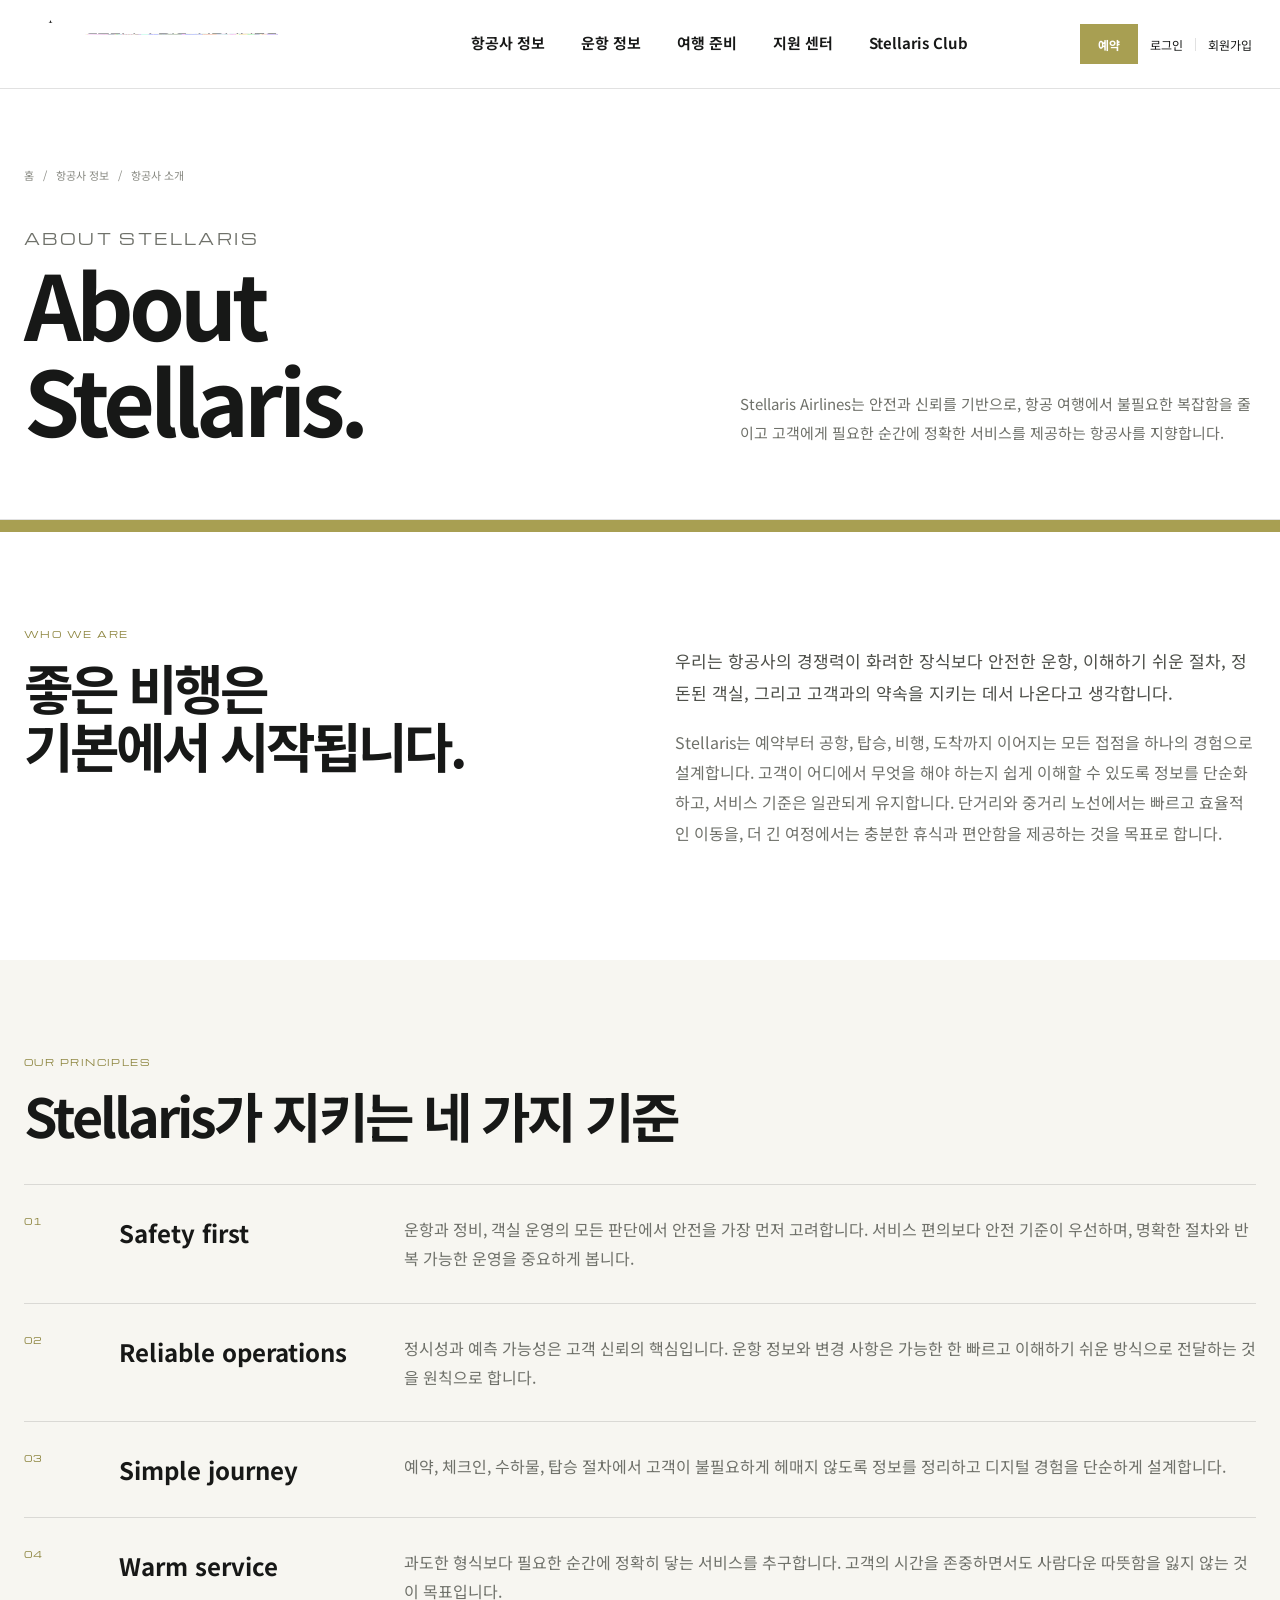
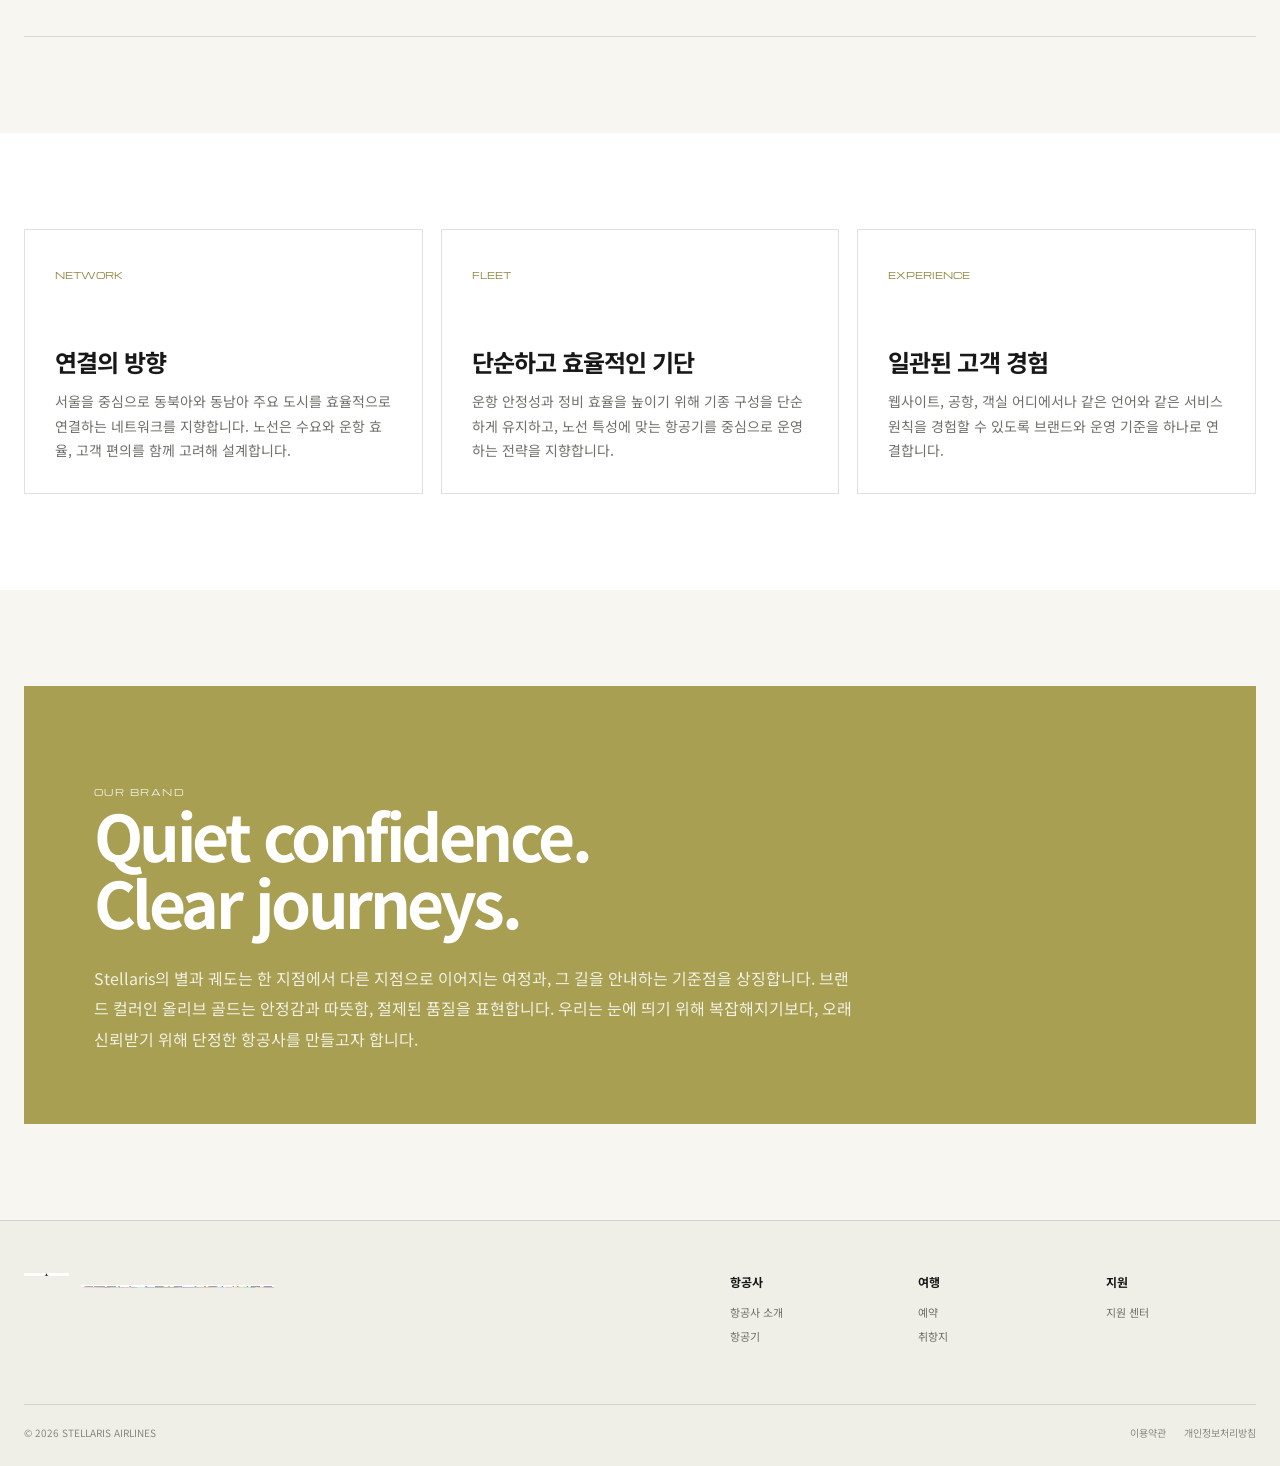
==== about-us/index.html @ 2d8e4297 "Restructure Stellaris into full airline website" ====
<!doctype html>
<html lang="ko"><head><meta charset="utf-8"><meta name="viewport" content="width=device-width,initial-scale=1"><meta name="theme-color" content="#a89f52"><title>About Stellaris | Stellaris Airlines</title><link rel="icon" href="../assets/stellaris-symbol.png"><link rel="preconnect" href="https://fonts.googleapis.com"><link rel="preconnect" href="https://fonts.gstatic.com" crossorigin><link href="https://fonts.googleapis.com/css2?family=Michroma&family=Noto+Sans+KR:wght@400;500;600;700&display=swap" rel="stylesheet"><link rel="stylesheet" href="../styles.css"></head><body><a class="skip-link" href="#main">본문으로 이동</a>
<header class="site-header"><div class="header-inner shell-wide"><a class="brand" href="../"><img class="brand-symbol-image" src="../assets/stellaris-symbol.png" alt=""><img class="brand-wordmark-image" src="../assets/stellaris-wordmark.png" alt="STELLARIS AIRLINES"></a><nav class="main-nav"><div class="nav-item"><a href="./">항공사 정보</a><div class="mega-menu"><div class="mega-inner shell-wide"><div class="mega-title"><span>ABOUT STELLARIS</span><strong>항공사 정보</strong></div><div class="mega-links"><a href="./">항공사 소개</a><a href="#principles">경영 철학</a><a href="../our-fleets/">보유 항공기</a><a href="#brand">브랜드 이야기</a></div></div></div></div><div class="nav-item"><a href="../flight-information/">운항 정보</a><div class="mega-menu"><div class="mega-inner shell-wide"><div class="mega-title"><span>FLIGHT INFORMATION</span><strong>운항 정보</strong></div><div class="mega-links"><a href="../flight-information/#status">운항 현황</a><a href="../flight-information/#schedule">운항 스케줄</a><a href="../destinations/">취항지</a><a href="../our-fleets/">항공기 안내</a></div></div></div></div><div class="nav-item"><a href="../travel-info/">여행 준비</a></div><div class="nav-item"><a href="../support/">지원 센터</a></div><div class="nav-item"><a href="../membership/">Stellaris Club</a></div></nav><div class="header-tools"><a class="book-link" href="../book-your-journey/">예약</a><a href="#">로그인</a><span class="tool-divider"></span><a href="#">회원가입</a><button class="mobile-menu-button" id="mobileMenuButton" type="button" aria-label="메뉴 열기" aria-expanded="false"><span></span><span></span><span></span></button></div></div><div class="mobile-nav" id="mobileNav" hidden><a href="../book-your-journey/">항공권 예약</a><a href="./">항공사 정보</a><a href="../flight-information/">운항 정보</a><a href="../destinations/">취항지</a><a href="../travel-info/">여행 준비</a><a href="../our-fleets/">항공기</a><a href="../support/">지원 센터</a></div></header>
<main id="main"><section class="page-hero"><div class="shell"><div class="breadcrumbs"><a href="../">홈</a><span>/</span><span>항공사 정보</span><span>/</span><span>항공사 소개</span></div><div class="page-hero-grid"><div><p class="eyebrow">ABOUT STELLARIS</p><h1>About<br>Stellaris.</h1></div><p>Stellaris Airlines는 안전과 신뢰를 기반으로, 항공 여행에서 불필요한 복잡함을 줄이고 고객에게 필요한 순간에 정확한 서비스를 제공하는 항공사를 지향합니다.</p></div></div></section><div class="olive-band"></div>
<section class="content-section white"><div class="shell content-grid-2"><div><p class="eyebrow">WHO WE ARE</p><h2 class="content-title">좋은 비행은<br>기본에서 시작됩니다.</h2></div><div><p class="lead-copy">우리는 항공사의 경쟁력이 화려한 장식보다 안전한 운항, 이해하기 쉬운 절차, 정돈된 객실, 그리고 고객과의 약속을 지키는 데서 나온다고 생각합니다.</p><p class="body-copy">Stellaris는 예약부터 공항, 탑승, 비행, 도착까지 이어지는 모든 접점을 하나의 경험으로 설계합니다. 고객이 어디에서 무엇을 해야 하는지 쉽게 이해할 수 있도록 정보를 단순화하고, 서비스 기준은 일관되게 유지합니다. 단거리와 중거리 노선에서는 빠르고 효율적인 이동을, 더 긴 여정에서는 충분한 휴식과 편안함을 제공하는 것을 목표로 합니다.</p></div></div></section>
<section class="content-section" id="principles"><div class="shell"><div class="section-head"><div><p class="eyebrow">OUR PRINCIPLES</p><h2>Stellaris가 지키는 네 가지 기준</h2></div></div><div class="principle-row"><div class="principle-item"><span>01</span><h3>Safety first</h3><p>운항과 정비, 객실 운영의 모든 판단에서 안전을 가장 먼저 고려합니다. 서비스 편의보다 안전 기준이 우선하며, 명확한 절차와 반복 가능한 운영을 중요하게 봅니다.</p></div><div class="principle-item"><span>02</span><h3>Reliable operations</h3><p>정시성과 예측 가능성은 고객 신뢰의 핵심입니다. 운항 정보와 변경 사항은 가능한 한 빠르고 이해하기 쉬운 방식으로 전달하는 것을 원칙으로 합니다.</p></div><div class="principle-item"><span>03</span><h3>Simple journey</h3><p>예약, 체크인, 수하물, 탑승 절차에서 고객이 불필요하게 헤매지 않도록 정보를 정리하고 디지털 경험을 단순하게 설계합니다.</p></div><div class="principle-item"><span>04</span><h3>Warm service</h3><p>과도한 형식보다 필요한 순간에 정확히 닿는 서비스를 추구합니다. 고객의 시간을 존중하면서도 사람다운 따뜻함을 잃지 않는 것이 목표입니다.</p></div></div></div></section>
<section class="content-section white"><div class="shell content-grid-3"><article class="info-card"><span class="index">NETWORK</span><h3>연결의 방향</h3><p>서울을 중심으로 동북아와 동남아 주요 도시를 효율적으로 연결하는 네트워크를 지향합니다. 노선은 수요와 운항 효율, 고객 편의를 함께 고려해 설계합니다.</p></article><article class="info-card"><span class="index">FLEET</span><h3>단순하고 효율적인 기단</h3><p>운항 안정성과 정비 효율을 높이기 위해 기종 구성을 단순하게 유지하고, 노선 특성에 맞는 항공기를 중심으로 운영하는 전략을 지향합니다.</p></article><article class="info-card"><span class="index">EXPERIENCE</span><h3>일관된 고객 경험</h3><p>웹사이트, 공항, 객실 어디에서나 같은 언어와 같은 서비스 원칙을 경험할 수 있도록 브랜드와 운영 기준을 하나로 연결합니다.</p></article></div></section>
<section class="content-section" id="brand"><div class="shell statement-box"><p class="eyebrow light">OUR BRAND</p><h2>Quiet confidence.<br>Clear journeys.</h2><p>Stellaris의 별과 궤도는 한 지점에서 다른 지점으로 이어지는 여정과, 그 길을 안내하는 기준점을 상징합니다. 브랜드 컬러인 올리브 골드는 안정감과 따뜻함, 절제된 품질을 표현합니다. 우리는 눈에 띄기 위해 복잡해지기보다, 오래 신뢰받기 위해 단정한 항공사를 만들고자 합니다.</p></div></section></main>
<footer class="site-footer"><div class="shell footer-main"><a class="brand footer-brand" href="../"><img class="brand-symbol-image" src="../assets/stellaris-symbol.png" alt=""><img class="brand-wordmark-image" src="../assets/stellaris-wordmark.png" alt="STELLARIS AIRLINES"></a><div class="footer-columns"><div><strong>항공사</strong><a href="./">항공사 소개</a><a href="../our-fleets/">항공기</a></div><div><strong>여행</strong><a href="../book-your-journey/">예약</a><a href="../destinations/">취항지</a></div><div><strong>지원</strong><a href="../support/">지원 센터</a></div></div></div><div class="shell footer-bottom"><span>© 2026 STELLARIS AIRLINES</span><div><a href="#">이용약관</a><a href="#">개인정보처리방침</a></div></div></footer><script src="../app.js"></script></body></html>
---- styles.css ----
:root{
  --olive:#a89f52;--olive-deep:#8d853f;--olive-soft:#e9e4bc;--ink:#171817;--muted:#6f716a;--paper:#f7f6f1;--line:rgba(23,24,23,.13);--white:#fff;--shell:min(1240px,calc(100% - 48px));--shell-wide:min(1580px,calc(100% - 56px));
}
*{box-sizing:border-box}html{scroll-behavior:smooth}body{margin:0;min-width:320px;color:var(--ink);background:var(--paper);font-family:"Noto Sans KR",system-ui,-apple-system,BlinkMacSystemFont,"Segoe UI",sans-serif;-webkit-font-smoothing:antialiased}a{color:inherit;text-decoration:none}button,input,select{font:inherit}img,svg{display:block;max-width:100%}[hidden]{display:none!important}.shell{width:var(--shell);margin-inline:auto}.shell-wide{width:var(--shell-wide);margin-inline:auto}.skip-link{position:fixed;left:12px;top:10px;z-index:1000;background:#fff;padding:9px 13px;transform:translateY(-160%)}.skip-link:focus{transform:none}

/* Header / airline-style navigation */
.site-header{position:sticky;top:0;z-index:100;background:#fff;border-bottom:1px solid var(--line)}.header-inner{height:88px;display:grid;grid-template-columns:minmax(245px,330px) 1fr auto;align-items:center;gap:30px}.brand{display:inline-flex;align-items:center;gap:12px;min-width:0}.brand-symbol-image{height:48px;width:auto;object-fit:contain}.brand-wordmark-image{height:24px;width:auto;max-width:245px;object-fit:contain}.main-nav{height:100%;display:flex;justify-content:center;align-items:stretch;gap:28px}.nav-item{display:flex;align-items:center;height:100%}.nav-item>a{display:flex;align-items:center;height:100%;padding:0 4px;font-size:15px;font-weight:650;white-space:nowrap;border-bottom:3px solid transparent}.nav-item:hover>a,.nav-item:focus-within>a{color:var(--olive-deep);border-bottom-color:var(--olive)}.mega-menu{position:absolute;left:0;right:0;top:88px;background:#fff;border-top:1px solid var(--line);border-bottom:1px solid var(--line);box-shadow:0 20px 34px rgba(0,0,0,.08);opacity:0;visibility:hidden;transform:translateY(-5px);transition:.18s ease}.nav-item:hover .mega-menu,.nav-item:focus-within .mega-menu{opacity:1;visibility:visible;transform:none}.mega-inner{min-height:205px;display:grid;grid-template-columns:300px 1fr;gap:50px;padding:34px 0 38px}.mega-title{border-right:1px solid var(--line);display:flex;flex-direction:column;gap:8px}.mega-title span,.eyebrow{font-family:"Michroma",sans-serif;font-size:9px;letter-spacing:.16em;color:var(--olive-deep)}.mega-title strong{font-size:28px;letter-spacing:-.04em}.mega-links{display:grid;grid-template-columns:repeat(2,minmax(180px,260px));align-content:start;gap:0 50px}.mega-links a{padding:15px 4px;border-bottom:1px solid var(--line);font-size:15px}.mega-links a:hover{color:var(--olive-deep)}.header-tools{display:flex;align-items:center;gap:12px;font-size:12px;white-space:nowrap}.header-tools>a:not(.book-link):hover{color:var(--olive-deep)}.book-link{display:inline-flex;align-items:center;justify-content:center;height:40px;padding:0 18px;background:var(--olive);color:#fff;font-weight:700}.tool-divider{width:1px;height:13px;background:var(--line)}.mobile-menu-button{display:none;width:42px;height:42px;border:0;background:transparent;flex-direction:column;justify-content:center;gap:5px;padding:10px}.mobile-menu-button span{height:1.5px;background:var(--ink);width:100%}.mobile-nav{background:#fff;border-top:1px solid var(--line);padding:8px 24px 20px}.mobile-nav a{display:block;padding:15px 0;border-bottom:1px solid var(--line);font-weight:600}

/* Home */
.hero-home{position:relative;min-height:690px;background:var(--olive);color:#fff;overflow:hidden}.hero-grid{position:absolute;inset:0;background-image:linear-gradient(rgba(255,255,255,.06) 1px,transparent 1px),linear-gradient(90deg,rgba(255,255,255,.06) 1px,transparent 1px);background-size:92px 92px;mask-image:linear-gradient(to bottom,#000,transparent 90%)}.hero-home-inner{min-height:690px;position:relative;z-index:2;display:grid;grid-template-columns:.88fr 1.12fr;align-items:center;gap:25px}.hero-copy h1{margin:0;font-size:clamp(60px,6.8vw,104px);line-height:.92;letter-spacing:-.065em}.hero-copy>p:not(.eyebrow){margin:26px 0 0;line-height:1.85;color:rgba(255,255,255,.84);font-size:16px}.eyebrow{margin:0 0 18px}.eyebrow.light{color:rgba(255,255,255,.82)}.hero-actions{display:flex;align-items:center;gap:24px;margin-top:34px}.button{display:inline-flex;align-items:center;justify-content:center;min-height:50px;padding:0 22px;font-weight:700}.button-white{background:#fff;color:var(--ink)}.button-olive{background:var(--olive);color:#fff}.hero-text-link{display:inline-flex;align-items:center;gap:10px;font-size:13px;font-weight:650}.hero-text-link span,.text-arrow span{transition:transform .2s}.hero-text-link:hover span,.text-arrow:hover span{transform:translateX(5px)}.hero-aircraft{transform:translate(8%,3%);filter:drop-shadow(0 28px 28px rgba(46,43,18,.17))}.quick-panel{position:relative;z-index:3;margin-top:-42px;display:grid;grid-template-columns:repeat(4,1fr);background:#fff;box-shadow:0 18px 48px rgba(0,0,0,.1)}.quick-panel a{min-height:112px;padding:24px 25px;border-right:1px solid var(--line);display:grid;grid-template-columns:auto 1fr;grid-template-rows:auto auto;column-gap:18px;align-content:center}.quick-panel a:last-child{border-right:0}.quick-panel span{grid-row:1/3;color:var(--olive-deep);font-family:"Michroma",sans-serif;font-size:9px;padding-top:4px}.quick-panel strong{font-size:17px}.quick-panel small{color:var(--muted);margin-top:4px}.home-about{padding:128px 0;display:grid;grid-template-columns:1fr 1fr;gap:100px}.home-about h2,.section-head h2,.page-hero h1,.content-title{margin:0;letter-spacing:-.055em;line-height:1.08}.home-about h2{font-size:clamp(40px,4.5vw,66px)}.home-about-copy{padding-top:16px}.home-about-copy p{margin:0 0 18px;color:var(--muted);line-height:1.9}.text-arrow{display:inline-flex;align-items:center;gap:12px;margin-top:10px;font-weight:700;font-size:13px}.link-showcase{padding:112px 0 130px;background:#fff}.section-head{display:flex;justify-content:space-between;align-items:end;margin-bottom:40px}.section-head h2{font-size:clamp(38px,4.2vw,60px)}.link-card-grid{display:grid;grid-template-columns:repeat(3,1fr);gap:16px}.link-card{min-height:365px;padding:32px;position:relative;overflow:hidden;display:flex;flex-direction:column}.link-card>span{font-family:"Michroma",sans-serif;font-size:9px;letter-spacing:.14em}.link-card h3{font-size:36px;margin:140px 0 10px;letter-spacing:-.05em}.link-card p{margin:0;max-width:290px;line-height:1.7}.link-card b{position:absolute;right:30px;bottom:27px;font-size:28px;font-weight:400}.olive-card{background:var(--olive);color:#fff}.dark-card{background:var(--ink);color:#fff}.light-card{background:var(--paper);border:1px solid var(--line)}

/* Shared page hero / content */
.page-hero{background:#fff;border-bottom:1px solid var(--line);padding:78px 0 72px}.breadcrumbs{display:flex;gap:9px;color:#8a8b84;font-size:11px;margin-bottom:42px}.page-hero-grid{display:grid;grid-template-columns:1fr .8fr;gap:70px;align-items:end}.page-hero h1{font-size:clamp(54px,7vw,94px)}.page-hero p{margin:0;color:var(--muted);line-height:1.9;font-size:15px}.olive-band{height:12px;background:var(--olive)}.content-section{padding:96px 0}.content-section.white{background:#fff}.content-grid-2{display:grid;grid-template-columns:1fr 1fr;gap:70px}.content-grid-3{display:grid;grid-template-columns:repeat(3,1fr);gap:18px}.content-title{font-size:clamp(36px,4.2vw,58px)}.lead-copy{font-size:17px;line-height:1.9;color:#4d4f49}.body-copy{color:var(--muted);line-height:1.9}.info-card{background:#fff;border:1px solid var(--line);padding:30px;min-height:230px}.info-card .index{font-family:"Michroma",sans-serif;color:var(--olive-deep);font-size:9px}.info-card h3{font-size:24px;margin:60px 0 10px;letter-spacing:-.04em}.info-card p{margin:0;color:var(--muted);line-height:1.75;font-size:14px}.principle-row{border-top:1px solid var(--line)}.principle-item{display:grid;grid-template-columns:70px 260px 1fr;gap:25px;padding:30px 0;border-bottom:1px solid var(--line);align-items:start}.principle-item>span{font-family:"Michroma",sans-serif;color:var(--olive-deep);font-size:9px}.principle-item h3{margin:0;font-size:24px}.principle-item p{margin:0;color:var(--muted);line-height:1.8}.statement-box{background:var(--olive);color:#fff;padding:70px}.statement-box h2{font-size:clamp(42px,5vw,72px);margin:0;letter-spacing:-.055em;line-height:1.05}.statement-box p{max-width:760px;margin:28px 0 0;line-height:1.9;color:rgba(255,255,255,.84)}

/* Booking */
.booking-layout{display:grid;grid-template-columns:250px 1fr;gap:40px;align-items:start}.booking-side{background:#fff;border:1px solid var(--line);padding:24px}.booking-side a{display:block;padding:14px 0;border-bottom:1px solid var(--line);font-weight:600}.booking-side a.active{color:var(--olive-deep)}.booking-card{background:#fff;border:1px solid var(--line);padding:34px}.booking-tabs{display:flex;gap:28px;border-bottom:1px solid var(--line);margin-bottom:28px}.booking-tab{border:0;background:transparent;padding:0 0 13px;cursor:pointer;color:var(--muted);font-weight:700;position:relative}.booking-tab.active{color:var(--ink)}.booking-tab.active:after{content:"";position:absolute;left:0;right:0;bottom:-1px;height:2px;background:var(--olive)}.route-row{display:grid;grid-template-columns:1fr 48px 1fr;align-items:stretch}.detail-row{display:grid;grid-template-columns:1fr 1fr 1.15fr;margin-top:12px}.booking-field{min-height:98px;padding:17px 18px;border:1px solid var(--line);background:#fff;display:flex;flex-direction:column;justify-content:center;text-align:left}.booking-field>span{font-size:11px;color:var(--muted);margin-bottom:7px}.booking-field input,.booking-field select{border:0;outline:0;background:transparent;font-weight:700;width:100%}.booking-field small{margin-top:5px;color:#9a9b95;font-size:10px}.swap-button{align-self:center;justify-self:center;width:38px;height:38px;margin:0 -19px;z-index:2;border:1px solid var(--line);border-radius:50%;background:var(--paper);cursor:pointer}.detail-row .booking-field+.booking-field{border-left:0}.booking-submit{margin-top:18px;width:100%;min-height:58px;border:0;background:var(--olive);color:#fff;font-weight:700;cursor:pointer}.lookup-grid{display:grid;grid-template-columns:1fr 1fr}.lookup-grid .booking-field+.booking-field{border-left:0}.form-message{min-height:18px;color:var(--olive-deep);font-size:11px}

/* Destinations */
.destination-list{display:grid;grid-template-columns:repeat(3,1fr);gap:18px}.destination-tile{background:#fff;border:1px solid var(--line);overflow:hidden}.destination-visual{height:285px;position:relative}.destination-visual.seoul{background:linear-gradient(155deg,#6a6c65,#252725)}.destination-visual.tokyo{background:linear-gradient(180deg,#ded8bd,#a7a064)}.destination-visual.jeju{background:linear-gradient(180deg,#bec09f,#788153)}.destination-visual.bangkok{background:linear-gradient(180deg,#d0b474,#7b6532)}.destination-visual:after{content:"";position:absolute;left:0;right:0;bottom:0;height:75px;background:rgba(0,0,0,.22);clip-path:polygon(0 70%,12% 54%,21% 63%,34% 38%,44% 59%,54% 25%,63% 54%,74% 35%,85% 56%,100% 34%,100% 100%,0 100%)}.destination-copy{padding:24px}.destination-copy span{font-family:"Michroma",sans-serif;color:var(--olive-deep);font-size:9px}.destination-copy h3{font-size:28px;margin:5px 0 8px}.destination-copy p{margin:0;color:var(--muted);font-size:13px}

/* Fleet */
.fleet-card-large{display:grid;grid-template-columns:.78fr 1.22fr;background:#fff;border:1px solid var(--line);min-height:550px}.fleet-copy{padding:54px 48px;display:flex;flex-direction:column}.fleet-copy h2{font-size:clamp(44px,5vw,68px);margin:0;letter-spacing:-.055em;line-height:1.05}.fleet-copy>p{color:var(--muted);line-height:1.85;margin:22px 0 34px}.fleet-stats{margin-top:auto;display:grid;grid-template-columns:repeat(3,1fr);border-top:1px solid var(--line)}.fleet-stats div{padding-top:20px}.fleet-stats strong{display:block;font-size:23px}.fleet-stats span{font-family:"Michroma",sans-serif;color:var(--muted);font-size:8px}.fleet-art{background:var(--olive);display:grid;place-items:center;min-height:550px}.fleet-art svg{width:94%}

/* Travel / support / membership */
.guide-list{display:grid;grid-template-columns:repeat(2,1fr);gap:18px}.guide-card{background:#fff;border:1px solid var(--line);padding:34px;min-height:270px}.guide-card span{font-family:"Michroma",sans-serif;color:var(--olive-deep);font-size:9px}.guide-card h3{font-size:28px;margin:55px 0 12px}.guide-card p{color:var(--muted);line-height:1.8;margin:0}.faq{border-top:1px solid var(--line)}.faq details{border-bottom:1px solid var(--line);padding:22px 0}.faq summary{cursor:pointer;font-weight:700}.faq p{color:var(--muted);line-height:1.8}.contact-box{background:var(--ink);color:#fff;padding:50px}.contact-box p{color:rgba(255,255,255,.66);line-height:1.8}.club-hero{background:var(--ink);color:#fff;padding:100px 0}.club-hero h1{font-size:clamp(58px,8vw,108px);margin:0;letter-spacing:-.065em;line-height:.9}.club-hero p{max-width:580px;color:rgba(255,255,255,.68);line-height:1.9;margin-top:28px}

/* Footer */
.site-footer{background:#efeee7;border-top:1px solid var(--line)}.footer-main{padding:52px 0;display:flex;justify-content:space-between;gap:60px}.footer-brand{align-self:flex-start}.footer-columns{display:grid;grid-template-columns:repeat(3,150px);gap:38px}.footer-columns strong{display:block;font-size:12px;margin-bottom:14px}.footer-columns a{display:block;color:var(--muted);font-size:11px;margin:8px 0}.footer-bottom{border-top:1px solid var(--line);padding:20px 0 26px;display:flex;justify-content:space-between;color:#878981;font-size:10px}.footer-bottom div{display:flex;gap:18px}

@media(max-width:1180px){.header-inner{grid-template-columns:250px 1fr auto}.main-nav{gap:18px}.nav-item>a{font-size:13px}.header-tools>a:not(.book-link),.tool-divider{display:none}.hero-home-inner{grid-template-columns:1fr 1fr}.quick-panel{grid-template-columns:repeat(2,1fr)}.quick-panel a:nth-child(2){border-right:0}.quick-panel a:nth-child(-n+2){border-bottom:1px solid var(--line)}}
@media(max-width:900px){:root{--shell:calc(100% - 36px);--shell-wide:calc(100% - 36px)}.header-inner{height:76px;grid-template-columns:1fr auto}.brand-symbol-image{height:39px}.brand-wordmark-image{height:19px;max-width:190px}.main-nav{display:none}.header-tools{gap:6px}.mobile-menu-button{display:flex}.hero-home{min-height:720px}.hero-home-inner{min-height:720px;grid-template-columns:1fr;padding-top:80px;align-content:start}.hero-copy{position:relative;z-index:2}.hero-aircraft{position:absolute;width:78%;right:-12%;bottom:35px}.home-about{grid-template-columns:1fr;gap:35px}.link-card-grid,.content-grid-3,.destination-list{grid-template-columns:1fr 1fr}.page-hero-grid,.content-grid-2{grid-template-columns:1fr}.booking-layout{grid-template-columns:1fr}.booking-side{display:none}.fleet-card-large{grid-template-columns:1fr}.fleet-art{order:-1;min-height:390px}.footer-main{flex-direction:column}.footer-columns{grid-template-columns:repeat(3,1fr);width:100%}}
@media(max-width:640px){:root{--shell:calc(100% - 28px);--shell-wide:calc(100% - 28px)}.header-inner{height:70px}.brand-symbol-image{height:35px}.brand-wordmark-image{height:17px;max-width:155px}.book-link{height:36px;padding:0 12px}.hero-home{min-height:660px}.hero-home-inner{min-height:660px;padding-top:70px}.hero-copy h1{font-size:clamp(52px,16vw,72px)}.hero-copy>p:not(.eyebrow){font-size:14px}.hero-aircraft{width:112%;right:-42%;bottom:48px;opacity:.9}.quick-panel{grid-template-columns:1fr;margin-top:-24px}.quick-panel a{border-right:0;border-bottom:1px solid var(--line)!important;min-height:92px}.home-about,.link-showcase,.content-section{padding:78px 0}.link-card-grid,.content-grid-3,.destination-list,.guide-list{grid-template-columns:1fr}.page-hero{padding:56px 0}.page-hero-grid{gap:26px}.principle-item{grid-template-columns:40px 1fr}.principle-item p{grid-column:2}.statement-box{padding:38px 26px}.route-row{grid-template-columns:1fr}.swap-button{margin:-19px 22px;justify-self:end;transform:rotate(90deg)}.detail-row,.lookup-grid{grid-template-columns:1fr}.detail-row .booking-field+.booking-field,.lookup-grid .booking-field+.booking-field{border-left:1px solid var(--line);border-top:0}.booking-card{padding:24px 18px}.fleet-copy{padding:38px 24px}.fleet-stats{grid-template-columns:1fr}.footer-columns{grid-template-columns:1fr 1fr}.footer-bottom{flex-direction:column}.header-tools>a:not(.book-link){display:none}}
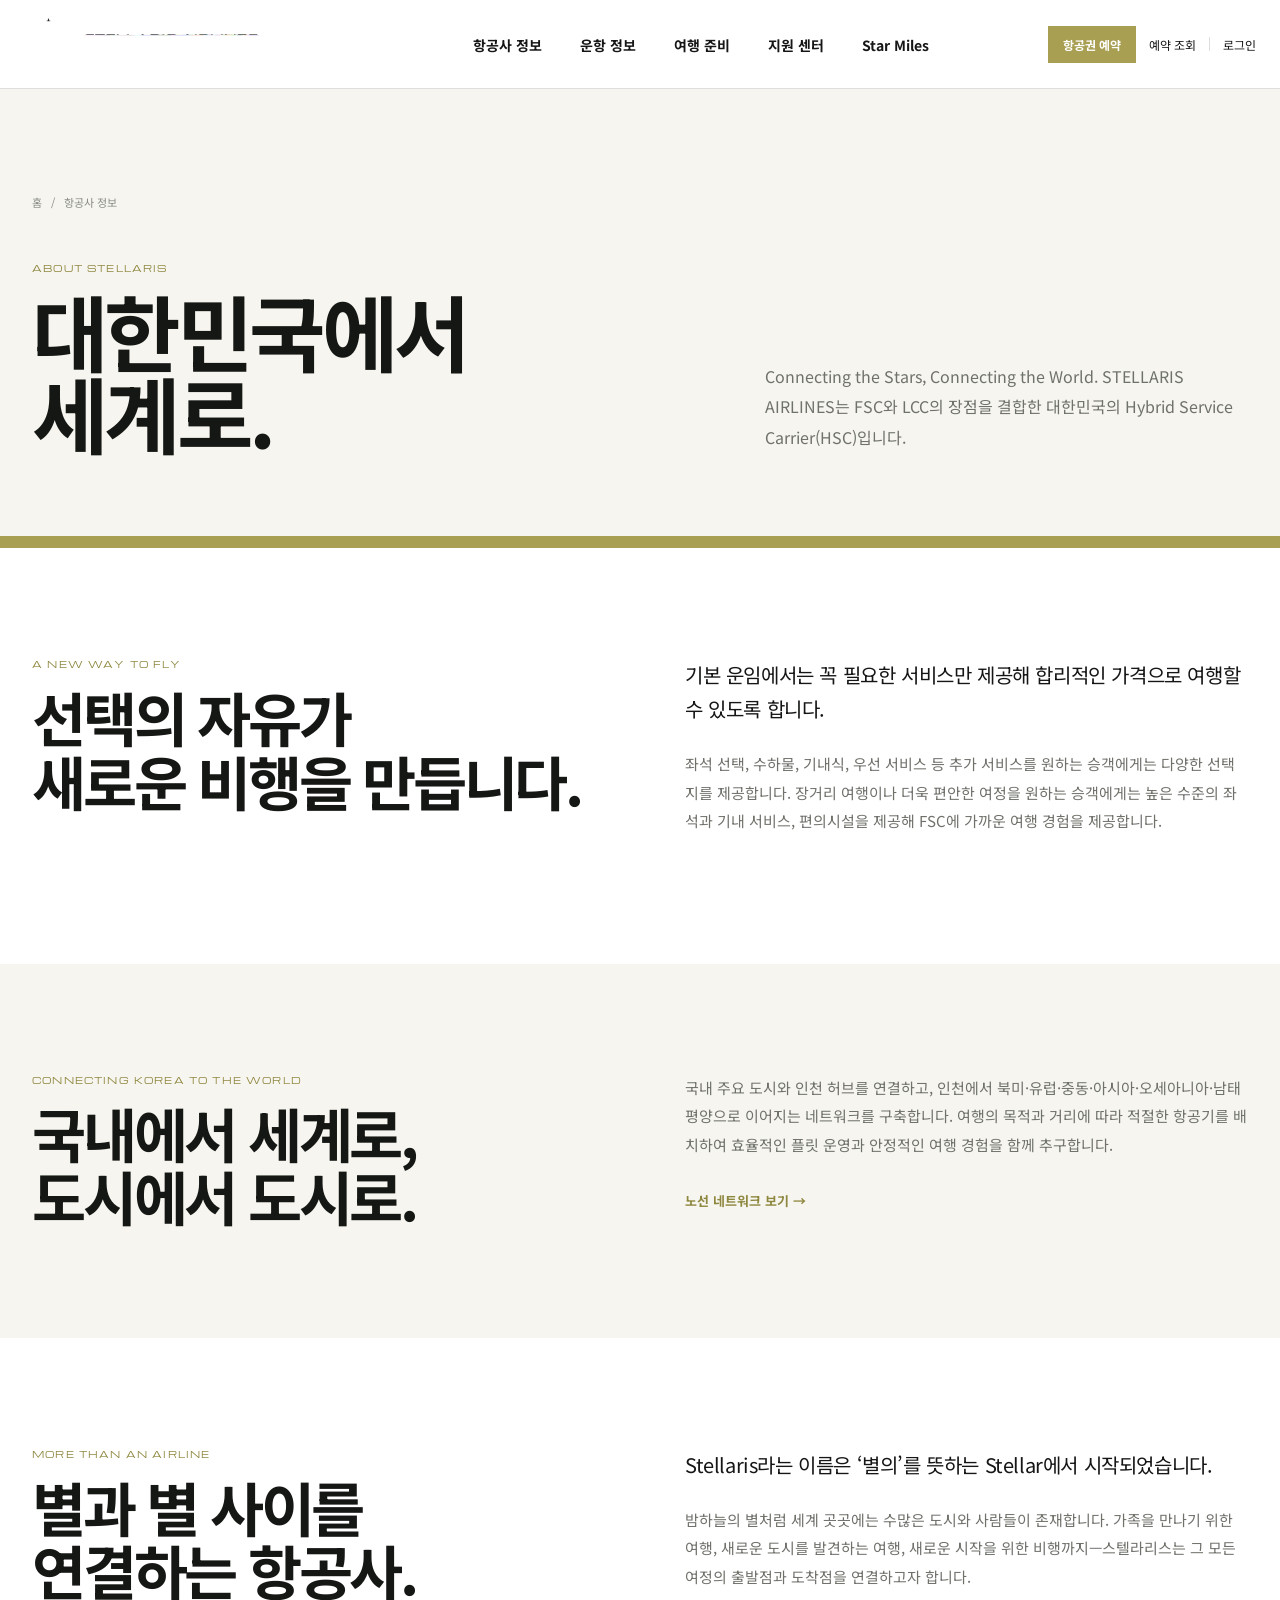
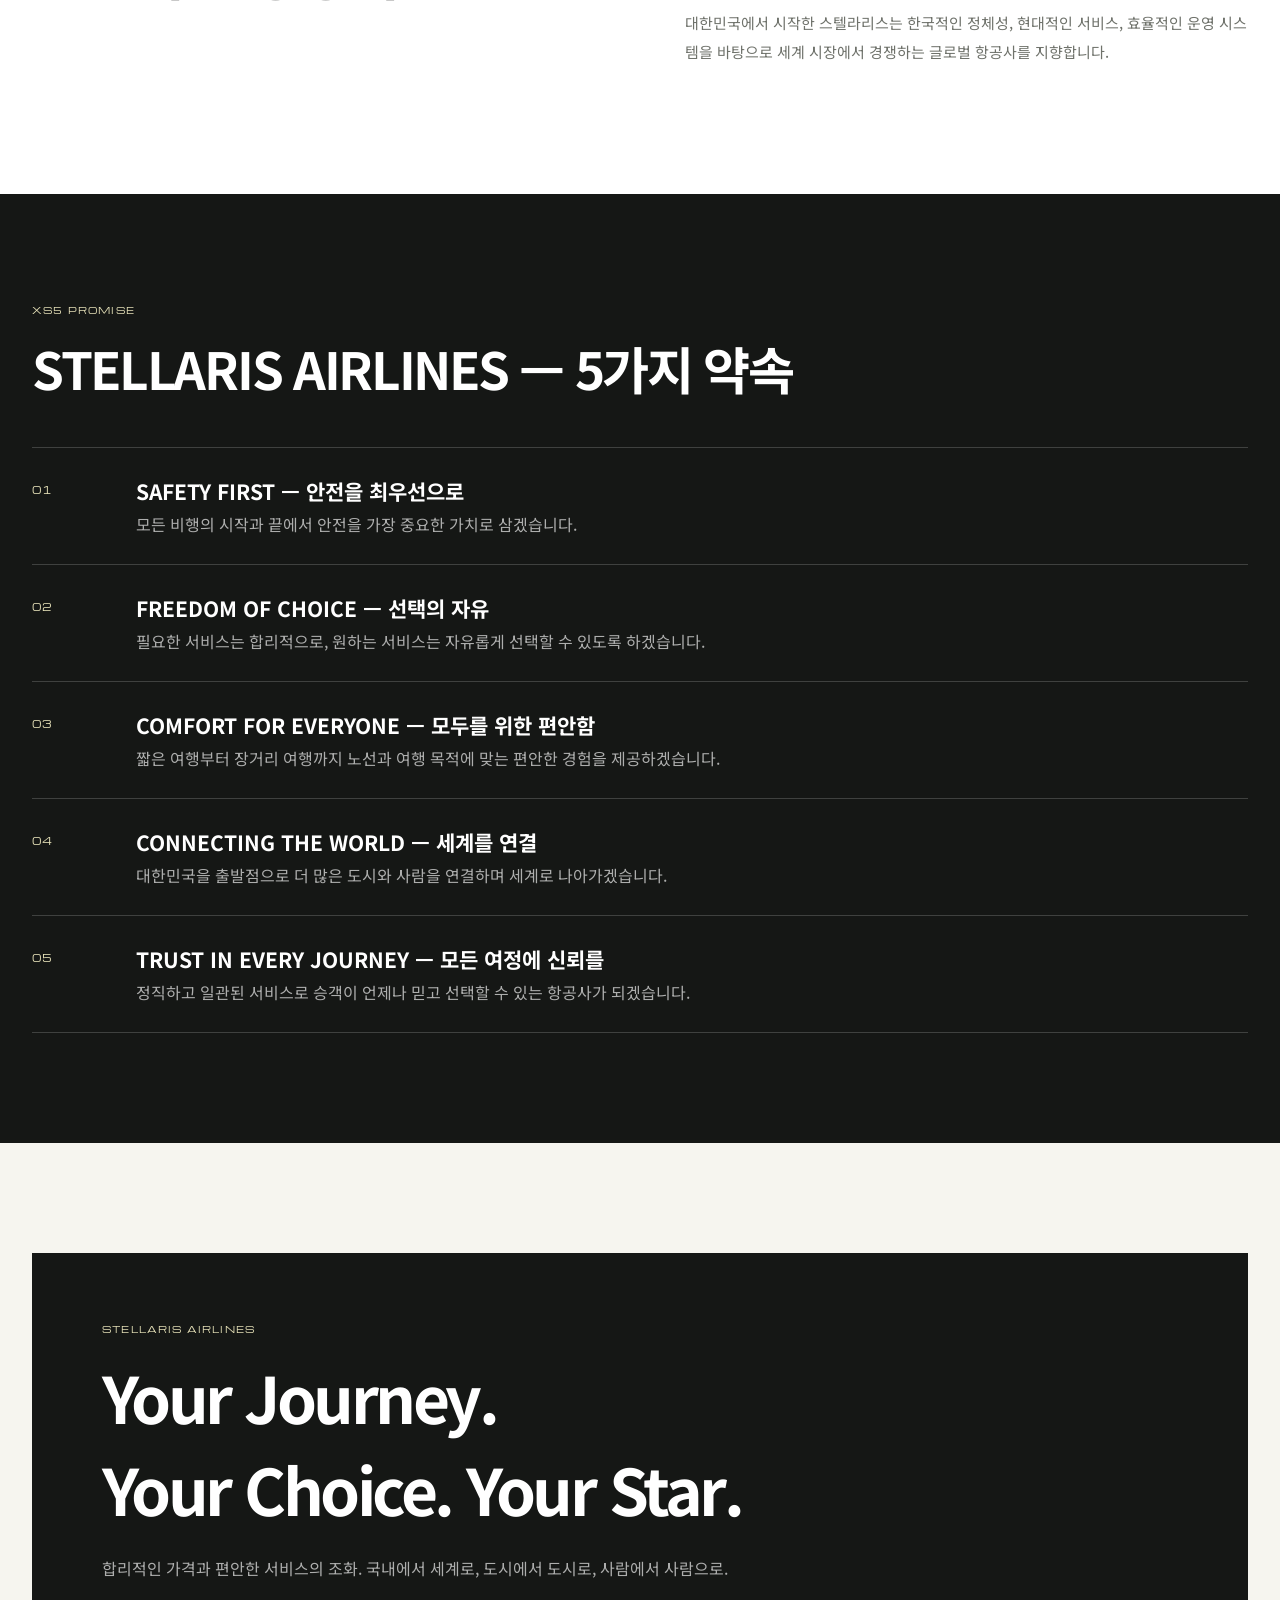
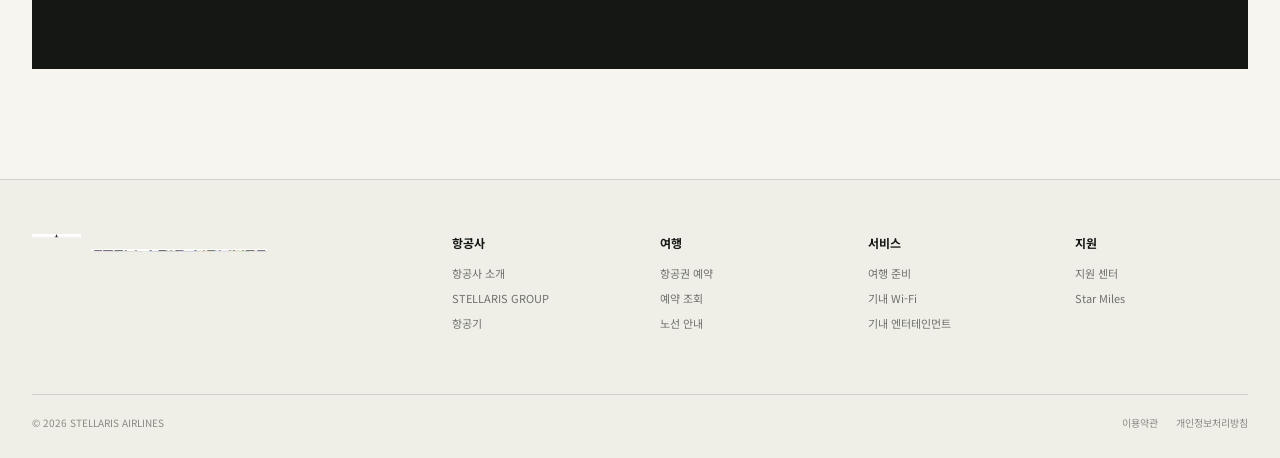
==== commit d6d4fac5: "Expand Stellaris site from airline brief" ====
--- a/about-us/index.html
+++ b/about-us/index.html
@@ -1,9 +1,67 @@
-<!doctype html>
-<html lang="ko"><head><meta charset="utf-8"><meta name="viewport" content="width=device-width,initial-scale=1"><meta name="theme-color" content="#a89f52"><title>About Stellaris | Stellaris Airlines</title><link rel="icon" href="../assets/stellaris-symbol.png"><link rel="preconnect" href="https://fonts.googleapis.com"><link rel="preconnect" href="https://fonts.gstatic.com" crossorigin><link href="https://fonts.googleapis.com/css2?family=Michroma&family=Noto+Sans+KR:wght@400;500;600;700&display=swap" rel="stylesheet"><link rel="stylesheet" href="../styles.css"></head><body><a class="skip-link" href="#main">본문으로 이동</a>
-<header class="site-header"><div class="header-inner shell-wide"><a class="brand" href="../"><img class="brand-symbol-image" src="../assets/stellaris-symbol.png" alt=""><img class="brand-wordmark-image" src="../assets/stellaris-wordmark.png" alt="STELLARIS AIRLINES"></a><nav class="main-nav"><div class="nav-item"><a href="./">항공사 정보</a><div class="mega-menu"><div class="mega-inner shell-wide"><div class="mega-title"><span>ABOUT STELLARIS</span><strong>항공사 정보</strong></div><div class="mega-links"><a href="./">항공사 소개</a><a href="#principles">경영 철학</a><a href="../our-fleets/">보유 항공기</a><a href="#brand">브랜드 이야기</a></div></div></div></div><div class="nav-item"><a href="../flight-information/">운항 정보</a><div class="mega-menu"><div class="mega-inner shell-wide"><div class="mega-title"><span>FLIGHT INFORMATION</span><strong>운항 정보</strong></div><div class="mega-links"><a href="../flight-information/#status">운항 현황</a><a href="../flight-information/#schedule">운항 스케줄</a><a href="../destinations/">취항지</a><a href="../our-fleets/">항공기 안내</a></div></div></div></div><div class="nav-item"><a href="../travel-info/">여행 준비</a></div><div class="nav-item"><a href="../support/">지원 센터</a></div><div class="nav-item"><a href="../membership/">Stellaris Club</a></div></nav><div class="header-tools"><a class="book-link" href="../book-your-journey/">예약</a><a href="#">로그인</a><span class="tool-divider"></span><a href="#">회원가입</a><button class="mobile-menu-button" id="mobileMenuButton" type="button" aria-label="메뉴 열기" aria-expanded="false"><span></span><span></span><span></span></button></div></div><div class="mobile-nav" id="mobileNav" hidden><a href="../book-your-journey/">항공권 예약</a><a href="./">항공사 정보</a><a href="../flight-information/">운항 정보</a><a href="../destinations/">취항지</a><a href="../travel-info/">여행 준비</a><a href="../our-fleets/">항공기</a><a href="../support/">지원 센터</a></div></header>
-<main id="main"><section class="page-hero"><div class="shell"><div class="breadcrumbs"><a href="../">홈</a><span>/</span><span>항공사 정보</span><span>/</span><span>항공사 소개</span></div><div class="page-hero-grid"><div><p class="eyebrow">ABOUT STELLARIS</p><h1>About<br>Stellaris.</h1></div><p>Stellaris Airlines는 안전과 신뢰를 기반으로, 항공 여행에서 불필요한 복잡함을 줄이고 고객에게 필요한 순간에 정확한 서비스를 제공하는 항공사를 지향합니다.</p></div></div></section><div class="olive-band"></div>
-<section class="content-section white"><div class="shell content-grid-2"><div><p class="eyebrow">WHO WE ARE</p><h2 class="content-title">좋은 비행은<br>기본에서 시작됩니다.</h2></div><div><p class="lead-copy">우리는 항공사의 경쟁력이 화려한 장식보다 안전한 운항, 이해하기 쉬운 절차, 정돈된 객실, 그리고 고객과의 약속을 지키는 데서 나온다고 생각합니다.</p><p class="body-copy">Stellaris는 예약부터 공항, 탑승, 비행, 도착까지 이어지는 모든 접점을 하나의 경험으로 설계합니다. 고객이 어디에서 무엇을 해야 하는지 쉽게 이해할 수 있도록 정보를 단순화하고, 서비스 기준은 일관되게 유지합니다. 단거리와 중거리 노선에서는 빠르고 효율적인 이동을, 더 긴 여정에서는 충분한 휴식과 편안함을 제공하는 것을 목표로 합니다.</p></div></div></section>
-<section class="content-section" id="principles"><div class="shell"><div class="section-head"><div><p class="eyebrow">OUR PRINCIPLES</p><h2>Stellaris가 지키는 네 가지 기준</h2></div></div><div class="principle-row"><div class="principle-item"><span>01</span><h3>Safety first</h3><p>운항과 정비, 객실 운영의 모든 판단에서 안전을 가장 먼저 고려합니다. 서비스 편의보다 안전 기준이 우선하며, 명확한 절차와 반복 가능한 운영을 중요하게 봅니다.</p></div><div class="principle-item"><span>02</span><h3>Reliable operations</h3><p>정시성과 예측 가능성은 고객 신뢰의 핵심입니다. 운항 정보와 변경 사항은 가능한 한 빠르고 이해하기 쉬운 방식으로 전달하는 것을 원칙으로 합니다.</p></div><div class="principle-item"><span>03</span><h3>Simple journey</h3><p>예약, 체크인, 수하물, 탑승 절차에서 고객이 불필요하게 헤매지 않도록 정보를 정리하고 디지털 경험을 단순하게 설계합니다.</p></div><div class="principle-item"><span>04</span><h3>Warm service</h3><p>과도한 형식보다 필요한 순간에 정확히 닿는 서비스를 추구합니다. 고객의 시간을 존중하면서도 사람다운 따뜻함을 잃지 않는 것이 목표입니다.</p></div></div></div></section>
-<section class="content-section white"><div class="shell content-grid-3"><article class="info-card"><span class="index">NETWORK</span><h3>연결의 방향</h3><p>서울을 중심으로 동북아와 동남아 주요 도시를 효율적으로 연결하는 네트워크를 지향합니다. 노선은 수요와 운항 효율, 고객 편의를 함께 고려해 설계합니다.</p></article><article class="info-card"><span class="index">FLEET</span><h3>단순하고 효율적인 기단</h3><p>운항 안정성과 정비 효율을 높이기 위해 기종 구성을 단순하게 유지하고, 노선 특성에 맞는 항공기를 중심으로 운영하는 전략을 지향합니다.</p></article><article class="info-card"><span class="index">EXPERIENCE</span><h3>일관된 고객 경험</h3><p>웹사이트, 공항, 객실 어디에서나 같은 언어와 같은 서비스 원칙을 경험할 수 있도록 브랜드와 운영 기준을 하나로 연결합니다.</p></article></div></section>
-<section class="content-section" id="brand"><div class="shell statement-box"><p class="eyebrow light">OUR BRAND</p><h2>Quiet confidence.<br>Clear journeys.</h2><p>Stellaris의 별과 궤도는 한 지점에서 다른 지점으로 이어지는 여정과, 그 길을 안내하는 기준점을 상징합니다. 브랜드 컬러인 올리브 골드는 안정감과 따뜻함, 절제된 품질을 표현합니다. 우리는 눈에 띄기 위해 복잡해지기보다, 오래 신뢰받기 위해 단정한 항공사를 만들고자 합니다.</p></div></section></main>
-<footer class="site-footer"><div class="shell footer-main"><a class="brand footer-brand" href="../"><img class="brand-symbol-image" src="../assets/stellaris-symbol.png" alt=""><img class="brand-wordmark-image" src="../assets/stellaris-wordmark.png" alt="STELLARIS AIRLINES"></a><div class="footer-columns"><div><strong>항공사</strong><a href="./">항공사 소개</a><a href="../our-fleets/">항공기</a></div><div><strong>여행</strong><a href="../book-your-journey/">예약</a><a href="../destinations/">취항지</a></div><div><strong>지원</strong><a href="../support/">지원 센터</a></div></div></div><div class="shell footer-bottom"><span>© 2026 STELLARIS AIRLINES</span><div><a href="#">이용약관</a><a href="#">개인정보처리방침</a></div></div></footer><script src="../app.js"></script></body></html>+<!doctype html><html lang="ko"><head>
+<meta charset="utf-8"><meta name="viewport" content="width=device-width,initial-scale=1">
+<meta name="theme-color" content="#a89f52"><title>항공사 소개 | Stellaris Airlines</title>
+<link rel="icon" type="image/png" href="../assets/stellaris-symbol.png">
+<link rel="preconnect" href="https://fonts.googleapis.com"><link rel="preconnect" href="https://fonts.gstatic.com" crossorigin>
+<link href="https://fonts.googleapis.com/css2?family=Michroma&family=Noto+Sans+KR:wght@400;500;600;700;800&display=swap" rel="stylesheet">
+<link rel="stylesheet" href="../styles.css"></head><body data-page="about">
+<a class="skip-link" href="#main">본문으로 이동</a>
+<header class="site-header">
+  <div class="header-inner shell-wide">
+    <a class="brand" href="../" aria-label="Stellaris Airlines 홈">
+      <img class="brand-symbol-image" src="../assets/stellaris-symbol.png" alt="">
+      <img class="brand-wordmark-image" src="../assets/stellaris-wordmark.png" alt="STELLARIS AIRLINES">
+    </a>
+    <nav class="main-nav"><div class="nav-item"><a href="../about-us/">항공사 정보</a><div class="mega-menu"><div class="mega-inner shell-wide"><div class="mega-title"><span>STELLARIS AIRLINES</span><strong>항공사 정보</strong></div><div class="mega-links"><a href="../about-us/">항공사 소개</a><a href="../about-us/#promises">5가지 약속</a><a href="../group/">STELLARIS GROUP</a><a href="../our-fleets/">보유 항공기</a><a href="../fleets-cargo/">화물 항공기</a></div></div></div></div><div class="nav-item"><a href="../flight-information/">운항 정보</a><div class="mega-menu"><div class="mega-inner shell-wide"><div class="mega-title"><span>STELLARIS AIRLINES</span><strong>운항 정보</strong></div><div class="mega-links"><a href="../flight-information/">운항 정보</a><a href="../destinations/">노선 안내</a><a href="../flight-information/#domestic">국내선 네트워크</a><a href="../flight-information/#international">국제선 네트워크</a></div></div></div></div><div class="nav-item"><a href="../travel-info/">여행 준비</a><div class="mega-menu"><div class="mega-inner shell-wide"><div class="mega-title"><span>STELLARIS AIRLINES</span><strong>여행 준비</strong></div><div class="mega-links"><a href="../travel-info/">여행 준비</a><a href="../travel-info/#checkin">온라인 체크인</a><a href="../travel-info/#baggage">수하물</a><a href="../travel-info/#safety">탑승 전 안전수칙</a><a href="../wifi/">기내 Wi-Fi</a><a href="../inflight-entertainment/">엔터테인먼트</a></div></div></div></div><div class="nav-item"><a href="../support/">지원 센터</a><div class="mega-menu"><div class="mega-inner shell-wide"><div class="mega-title"><span>STELLARIS AIRLINES</span><strong>지원 센터</strong></div><div class="mega-links"><a href="../support/">고객 지원 & Q&A</a><a href="../find-your-reservations/">예약 조회</a><a href="../support/#booking">예약/항공권</a><a href="../support/#baggage">수하물 문의</a></div></div></div></div><div class="nav-item"><a href="../membership/">Star Miles</a><div class="mega-menu"><div class="mega-inner shell-wide"><div class="mega-title"><span>STELLARIS AIRLINES</span><strong>Star Miles</strong></div><div class="mega-links"><a href="../membership/">STELLARIS STAR MILES</a><a href="../membership/#tiers">등급 및 혜택</a><a href="../membership/#earn">적립 기준</a></div></div></div></div></nav>
+    <div class="header-tools">
+      <a class="book-link" href="../book-your-journey/">항공권 예약</a>
+      <a href="../find-your-reservations/">예약 조회</a>
+      <span class="tool-divider"></span>
+      <a href="../login/">로그인</a>
+      <button class="mobile-menu-button" id="mobileMenuButton" type="button" aria-label="메뉴 열기" aria-expanded="false"><span></span><span></span><span></span></button>
+    </div>
+  </div>
+  <div class="mobile-nav" id="mobileNav" hidden>
+    <a href="../book-your-journey/">항공권 예약</a>
+    <a href="../find-your-reservations/">예약 조회</a>
+    <a href="../about-us/">항공사 정보</a>
+    <a href="../flight-information/">운항 정보</a>
+    <a href="../destinations/">노선 안내</a>
+    <a href="../travel-info/">여행 준비</a>
+    <a href="../our-fleets/">보유 항공기</a>
+    <a href="../membership/">Star Miles</a>
+    <a href="../support/">지원 센터</a>
+  </div>
+</header>
+<main id="main">
+<section class="page-hero"><div class="shell"><div class="breadcrumbs"><a href="../">홈</a><span>/</span><span>항공사 정보</span></div>
+<div class="page-hero-grid"><div><p class="eyebrow">ABOUT STELLARIS</p><h1>대한민국에서<br>세계로.</h1></div><p>Connecting the Stars, Connecting the World. STELLARIS AIRLINES는 FSC와 LCC의 장점을 결합한 대한민국의 Hybrid Service Carrier(HSC)입니다.</p></div></div></section><div class="olive-band"></div>
+<section class="content-section white"><div class="shell content-grid-2"><div><p class="eyebrow">A NEW WAY TO FLY</p><h2 class="content-title">선택의 자유가<br>새로운 비행을 만듭니다.</h2></div><div><p class="lead-copy">기본 운임에서는 꼭 필요한 서비스만 제공해 합리적인 가격으로 여행할 수 있도록 합니다.</p><p class="body-copy">좌석 선택, 수하물, 기내식, 우선 서비스 등 추가 서비스를 원하는 승객에게는 다양한 선택지를 제공합니다. 장거리 여행이나 더욱 편안한 여정을 원하는 승객에게는 높은 수준의 좌석과 기내 서비스, 편의시설을 제공해 FSC에 가까운 여행 경험을 제공합니다.</p></div></div></section>
+<section class="content-section"><div class="shell content-grid-2"><div><p class="eyebrow">CONNECTING KOREA TO THE WORLD</p><h2 class="content-title">국내에서 세계로,<br>도시에서 도시로.</h2></div><div><p class="body-copy">국내 주요 도시와 인천 허브를 연결하고, 인천에서 북미·유럽·중동·아시아·오세아니아·남태평양으로 이어지는 네트워크를 구축합니다. 여행의 목적과 거리에 따라 적절한 항공기를 배치하여 효율적인 플릿 운영과 안정적인 여행 경험을 함께 추구합니다.</p><a class="arrow-link" href="../destinations/">노선 네트워크 보기 →</a></div></div></section>
+<section class="content-section white"><div class="shell content-grid-2"><div><p class="eyebrow">MORE THAN AN AIRLINE</p><h2 class="content-title">별과 별 사이를<br>연결하는 항공사.</h2></div><div><p class="lead-copy">Stellaris라는 이름은 ‘별의’를 뜻하는 Stellar에서 시작되었습니다.</p><p class="body-copy">밤하늘의 별처럼 세계 곳곳에는 수많은 도시와 사람들이 존재합니다. 가족을 만나기 위한 여행, 새로운 도시를 발견하는 여행, 새로운 시작을 위한 비행까지—스텔라리스는 그 모든 여정의 출발점과 도착점을 연결하고자 합니다.</p><p class="body-copy">대한민국에서 시작한 스텔라리스는 한국적인 정체성, 현대적인 서비스, 효율적인 운영 시스템을 바탕으로 세계 시장에서 경쟁하는 글로벌 항공사를 지향합니다.</p></div></div></section>
+<section class="content-section dark-section" id="promises"><div class="shell"><div class="section-head light-head"><div><p class="eyebrow light">XS5 PROMISE</p><h2>STELLARIS AIRLINES — 5가지 약속</h2></div></div>
+<div class="promise-list">
+<article><span>01</span><div><h3>SAFETY FIRST — 안전을 최우선으로</h3><p>모든 비행의 시작과 끝에서 안전을 가장 중요한 가치로 삼겠습니다.</p></div></article>
+<article><span>02</span><div><h3>FREEDOM OF CHOICE — 선택의 자유</h3><p>필요한 서비스는 합리적으로, 원하는 서비스는 자유롭게 선택할 수 있도록 하겠습니다.</p></div></article>
+<article><span>03</span><div><h3>COMFORT FOR EVERYONE — 모두를 위한 편안함</h3><p>짧은 여행부터 장거리 여행까지 노선과 여행 목적에 맞는 편안한 경험을 제공하겠습니다.</p></div></article>
+<article><span>04</span><div><h3>CONNECTING THE WORLD — 세계를 연결</h3><p>대한민국을 출발점으로 더 많은 도시와 사람을 연결하며 세계로 나아가겠습니다.</p></div></article>
+<article><span>05</span><div><h3>TRUST IN EVERY JOURNEY — 모든 여정에 신뢰를</h3><p>정직하고 일관된 서비스로 승객이 언제나 믿고 선택할 수 있는 항공사가 되겠습니다.</p></div></article>
+</div></div></section>
+<section class="content-section"><div class="shell statement-box"><p class="eyebrow light">STELLARIS AIRLINES</p><h2>Your Journey.<br>Your Choice. Your Star.</h2><p>합리적인 가격과 편안한 서비스의 조화. 국내에서 세계로, 도시에서 도시로, 사람에서 사람으로.</p></div></section>
+</main>
+<footer class="site-footer">
+  <div class="shell footer-main">
+    <a class="brand footer-brand" href="../">
+      <img class="brand-symbol-image" src="../assets/stellaris-symbol.png" alt="">
+      <img class="brand-wordmark-image" src="../assets/stellaris-wordmark.png" alt="STELLARIS AIRLINES">
+    </a>
+    <div class="footer-columns">
+      <div><strong>항공사</strong><a href="../about-us/">항공사 소개</a><a href="../group/">STELLARIS GROUP</a><a href="../our-fleets/">항공기</a></div>
+      <div><strong>여행</strong><a href="../book-your-journey/">항공권 예약</a><a href="../find-your-reservations/">예약 조회</a><a href="../destinations/">노선 안내</a></div>
+      <div><strong>서비스</strong><a href="../travel-info/">여행 준비</a><a href="../wifi/">기내 Wi-Fi</a><a href="../inflight-entertainment/">기내 엔터테인먼트</a></div>
+      <div><strong>지원</strong><a href="../support/">지원 센터</a><a href="../membership/">Star Miles</a></div>
+    </div>
+  </div>
+  <div class="shell footer-bottom"><span>© 2026 STELLARIS AIRLINES</span><div><a href="#">이용약관</a><a href="#">개인정보처리방침</a></div></div>
+</footer>
+<script src="../app.js"></script></body></html>
--- a/styles.css
+++ b/styles.css
@@ -1,32 +1,24 @@
-:root{
-  --olive:#a89f52;--olive-deep:#8d853f;--olive-soft:#e9e4bc;--ink:#171817;--muted:#6f716a;--paper:#f7f6f1;--line:rgba(23,24,23,.13);--white:#fff;--shell:min(1240px,calc(100% - 48px));--shell-wide:min(1580px,calc(100% - 56px));
-}
-*{box-sizing:border-box}html{scroll-behavior:smooth}body{margin:0;min-width:320px;color:var(--ink);background:var(--paper);font-family:"Noto Sans KR",system-ui,-apple-system,BlinkMacSystemFont,"Segoe UI",sans-serif;-webkit-font-smoothing:antialiased}a{color:inherit;text-decoration:none}button,input,select{font:inherit}img,svg{display:block;max-width:100%}[hidden]{display:none!important}.shell{width:var(--shell);margin-inline:auto}.shell-wide{width:var(--shell-wide);margin-inline:auto}.skip-link{position:fixed;left:12px;top:10px;z-index:1000;background:#fff;padding:9px 13px;transform:translateY(-160%)}.skip-link:focus{transform:none}
-
-/* Header / airline-style navigation */
-.site-header{position:sticky;top:0;z-index:100;background:#fff;border-bottom:1px solid var(--line)}.header-inner{height:88px;display:grid;grid-template-columns:minmax(245px,330px) 1fr auto;align-items:center;gap:30px}.brand{display:inline-flex;align-items:center;gap:12px;min-width:0}.brand-symbol-image{height:48px;width:auto;object-fit:contain}.brand-wordmark-image{height:24px;width:auto;max-width:245px;object-fit:contain}.main-nav{height:100%;display:flex;justify-content:center;align-items:stretch;gap:28px}.nav-item{display:flex;align-items:center;height:100%}.nav-item>a{display:flex;align-items:center;height:100%;padding:0 4px;font-size:15px;font-weight:650;white-space:nowrap;border-bottom:3px solid transparent}.nav-item:hover>a,.nav-item:focus-within>a{color:var(--olive-deep);border-bottom-color:var(--olive)}.mega-menu{position:absolute;left:0;right:0;top:88px;background:#fff;border-top:1px solid var(--line);border-bottom:1px solid var(--line);box-shadow:0 20px 34px rgba(0,0,0,.08);opacity:0;visibility:hidden;transform:translateY(-5px);transition:.18s ease}.nav-item:hover .mega-menu,.nav-item:focus-within .mega-menu{opacity:1;visibility:visible;transform:none}.mega-inner{min-height:205px;display:grid;grid-template-columns:300px 1fr;gap:50px;padding:34px 0 38px}.mega-title{border-right:1px solid var(--line);display:flex;flex-direction:column;gap:8px}.mega-title span,.eyebrow{font-family:"Michroma",sans-serif;font-size:9px;letter-spacing:.16em;color:var(--olive-deep)}.mega-title strong{font-size:28px;letter-spacing:-.04em}.mega-links{display:grid;grid-template-columns:repeat(2,minmax(180px,260px));align-content:start;gap:0 50px}.mega-links a{padding:15px 4px;border-bottom:1px solid var(--line);font-size:15px}.mega-links a:hover{color:var(--olive-deep)}.header-tools{display:flex;align-items:center;gap:12px;font-size:12px;white-space:nowrap}.header-tools>a:not(.book-link):hover{color:var(--olive-deep)}.book-link{display:inline-flex;align-items:center;justify-content:center;height:40px;padding:0 18px;background:var(--olive);color:#fff;font-weight:700}.tool-divider{width:1px;height:13px;background:var(--line)}.mobile-menu-button{display:none;width:42px;height:42px;border:0;background:transparent;flex-direction:column;justify-content:center;gap:5px;padding:10px}.mobile-menu-button span{height:1.5px;background:var(--ink);width:100%}.mobile-nav{background:#fff;border-top:1px solid var(--line);padding:8px 24px 20px}.mobile-nav a{display:block;padding:15px 0;border-bottom:1px solid var(--line);font-weight:600}
-
-/* Home */
-.hero-home{position:relative;min-height:690px;background:var(--olive);color:#fff;overflow:hidden}.hero-grid{position:absolute;inset:0;background-image:linear-gradient(rgba(255,255,255,.06) 1px,transparent 1px),linear-gradient(90deg,rgba(255,255,255,.06) 1px,transparent 1px);background-size:92px 92px;mask-image:linear-gradient(to bottom,#000,transparent 90%)}.hero-home-inner{min-height:690px;position:relative;z-index:2;display:grid;grid-template-columns:.88fr 1.12fr;align-items:center;gap:25px}.hero-copy h1{margin:0;font-size:clamp(60px,6.8vw,104px);line-height:.92;letter-spacing:-.065em}.hero-copy>p:not(.eyebrow){margin:26px 0 0;line-height:1.85;color:rgba(255,255,255,.84);font-size:16px}.eyebrow{margin:0 0 18px}.eyebrow.light{color:rgba(255,255,255,.82)}.hero-actions{display:flex;align-items:center;gap:24px;margin-top:34px}.button{display:inline-flex;align-items:center;justify-content:center;min-height:50px;padding:0 22px;font-weight:700}.button-white{background:#fff;color:var(--ink)}.button-olive{background:var(--olive);color:#fff}.hero-text-link{display:inline-flex;align-items:center;gap:10px;font-size:13px;font-weight:650}.hero-text-link span,.text-arrow span{transition:transform .2s}.hero-text-link:hover span,.text-arrow:hover span{transform:translateX(5px)}.hero-aircraft{transform:translate(8%,3%);filter:drop-shadow(0 28px 28px rgba(46,43,18,.17))}.quick-panel{position:relative;z-index:3;margin-top:-42px;display:grid;grid-template-columns:repeat(4,1fr);background:#fff;box-shadow:0 18px 48px rgba(0,0,0,.1)}.quick-panel a{min-height:112px;padding:24px 25px;border-right:1px solid var(--line);display:grid;grid-template-columns:auto 1fr;grid-template-rows:auto auto;column-gap:18px;align-content:center}.quick-panel a:last-child{border-right:0}.quick-panel span{grid-row:1/3;color:var(--olive-deep);font-family:"Michroma",sans-serif;font-size:9px;padding-top:4px}.quick-panel strong{font-size:17px}.quick-panel small{color:var(--muted);margin-top:4px}.home-about{padding:128px 0;display:grid;grid-template-columns:1fr 1fr;gap:100px}.home-about h2,.section-head h2,.page-hero h1,.content-title{margin:0;letter-spacing:-.055em;line-height:1.08}.home-about h2{font-size:clamp(40px,4.5vw,66px)}.home-about-copy{padding-top:16px}.home-about-copy p{margin:0 0 18px;color:var(--muted);line-height:1.9}.text-arrow{display:inline-flex;align-items:center;gap:12px;margin-top:10px;font-weight:700;font-size:13px}.link-showcase{padding:112px 0 130px;background:#fff}.section-head{display:flex;justify-content:space-between;align-items:end;margin-bottom:40px}.section-head h2{font-size:clamp(38px,4.2vw,60px)}.link-card-grid{display:grid;grid-template-columns:repeat(3,1fr);gap:16px}.link-card{min-height:365px;padding:32px;position:relative;overflow:hidden;display:flex;flex-direction:column}.link-card>span{font-family:"Michroma",sans-serif;font-size:9px;letter-spacing:.14em}.link-card h3{font-size:36px;margin:140px 0 10px;letter-spacing:-.05em}.link-card p{margin:0;max-width:290px;line-height:1.7}.link-card b{position:absolute;right:30px;bottom:27px;font-size:28px;font-weight:400}.olive-card{background:var(--olive);color:#fff}.dark-card{background:var(--ink);color:#fff}.light-card{background:var(--paper);border:1px solid var(--line)}
-
-/* Shared page hero / content */
-.page-hero{background:#fff;border-bottom:1px solid var(--line);padding:78px 0 72px}.breadcrumbs{display:flex;gap:9px;color:#8a8b84;font-size:11px;margin-bottom:42px}.page-hero-grid{display:grid;grid-template-columns:1fr .8fr;gap:70px;align-items:end}.page-hero h1{font-size:clamp(54px,7vw,94px)}.page-hero p{margin:0;color:var(--muted);line-height:1.9;font-size:15px}.olive-band{height:12px;background:var(--olive)}.content-section{padding:96px 0}.content-section.white{background:#fff}.content-grid-2{display:grid;grid-template-columns:1fr 1fr;gap:70px}.content-grid-3{display:grid;grid-template-columns:repeat(3,1fr);gap:18px}.content-title{font-size:clamp(36px,4.2vw,58px)}.lead-copy{font-size:17px;line-height:1.9;color:#4d4f49}.body-copy{color:var(--muted);line-height:1.9}.info-card{background:#fff;border:1px solid var(--line);padding:30px;min-height:230px}.info-card .index{font-family:"Michroma",sans-serif;color:var(--olive-deep);font-size:9px}.info-card h3{font-size:24px;margin:60px 0 10px;letter-spacing:-.04em}.info-card p{margin:0;color:var(--muted);line-height:1.75;font-size:14px}.principle-row{border-top:1px solid var(--line)}.principle-item{display:grid;grid-template-columns:70px 260px 1fr;gap:25px;padding:30px 0;border-bottom:1px solid var(--line);align-items:start}.principle-item>span{font-family:"Michroma",sans-serif;color:var(--olive-deep);font-size:9px}.principle-item h3{margin:0;font-size:24px}.principle-item p{margin:0;color:var(--muted);line-height:1.8}.statement-box{background:var(--olive);color:#fff;padding:70px}.statement-box h2{font-size:clamp(42px,5vw,72px);margin:0;letter-spacing:-.055em;line-height:1.05}.statement-box p{max-width:760px;margin:28px 0 0;line-height:1.9;color:rgba(255,255,255,.84)}
-
-/* Booking */
-.booking-layout{display:grid;grid-template-columns:250px 1fr;gap:40px;align-items:start}.booking-side{background:#fff;border:1px solid var(--line);padding:24px}.booking-side a{display:block;padding:14px 0;border-bottom:1px solid var(--line);font-weight:600}.booking-side a.active{color:var(--olive-deep)}.booking-card{background:#fff;border:1px solid var(--line);padding:34px}.booking-tabs{display:flex;gap:28px;border-bottom:1px solid var(--line);margin-bottom:28px}.booking-tab{border:0;background:transparent;padding:0 0 13px;cursor:pointer;color:var(--muted);font-weight:700;position:relative}.booking-tab.active{color:var(--ink)}.booking-tab.active:after{content:"";position:absolute;left:0;right:0;bottom:-1px;height:2px;background:var(--olive)}.route-row{display:grid;grid-template-columns:1fr 48px 1fr;align-items:stretch}.detail-row{display:grid;grid-template-columns:1fr 1fr 1.15fr;margin-top:12px}.booking-field{min-height:98px;padding:17px 18px;border:1px solid var(--line);background:#fff;display:flex;flex-direction:column;justify-content:center;text-align:left}.booking-field>span{font-size:11px;color:var(--muted);margin-bottom:7px}.booking-field input,.booking-field select{border:0;outline:0;background:transparent;font-weight:700;width:100%}.booking-field small{margin-top:5px;color:#9a9b95;font-size:10px}.swap-button{align-self:center;justify-self:center;width:38px;height:38px;margin:0 -19px;z-index:2;border:1px solid var(--line);border-radius:50%;background:var(--paper);cursor:pointer}.detail-row .booking-field+.booking-field{border-left:0}.booking-submit{margin-top:18px;width:100%;min-height:58px;border:0;background:var(--olive);color:#fff;font-weight:700;cursor:pointer}.lookup-grid{display:grid;grid-template-columns:1fr 1fr}.lookup-grid .booking-field+.booking-field{border-left:0}.form-message{min-height:18px;color:var(--olive-deep);font-size:11px}
-
-/* Destinations */
-.destination-list{display:grid;grid-template-columns:repeat(3,1fr);gap:18px}.destination-tile{background:#fff;border:1px solid var(--line);overflow:hidden}.destination-visual{height:285px;position:relative}.destination-visual.seoul{background:linear-gradient(155deg,#6a6c65,#252725)}.destination-visual.tokyo{background:linear-gradient(180deg,#ded8bd,#a7a064)}.destination-visual.jeju{background:linear-gradient(180deg,#bec09f,#788153)}.destination-visual.bangkok{background:linear-gradient(180deg,#d0b474,#7b6532)}.destination-visual:after{content:"";position:absolute;left:0;right:0;bottom:0;height:75px;background:rgba(0,0,0,.22);clip-path:polygon(0 70%,12% 54%,21% 63%,34% 38%,44% 59%,54% 25%,63% 54%,74% 35%,85% 56%,100% 34%,100% 100%,0 100%)}.destination-copy{padding:24px}.destination-copy span{font-family:"Michroma",sans-serif;color:var(--olive-deep);font-size:9px}.destination-copy h3{font-size:28px;margin:5px 0 8px}.destination-copy p{margin:0;color:var(--muted);font-size:13px}
-
-/* Fleet */
-.fleet-card-large{display:grid;grid-template-columns:.78fr 1.22fr;background:#fff;border:1px solid var(--line);min-height:550px}.fleet-copy{padding:54px 48px;display:flex;flex-direction:column}.fleet-copy h2{font-size:clamp(44px,5vw,68px);margin:0;letter-spacing:-.055em;line-height:1.05}.fleet-copy>p{color:var(--muted);line-height:1.85;margin:22px 0 34px}.fleet-stats{margin-top:auto;display:grid;grid-template-columns:repeat(3,1fr);border-top:1px solid var(--line)}.fleet-stats div{padding-top:20px}.fleet-stats strong{display:block;font-size:23px}.fleet-stats span{font-family:"Michroma",sans-serif;color:var(--muted);font-size:8px}.fleet-art{background:var(--olive);display:grid;place-items:center;min-height:550px}.fleet-art svg{width:94%}
-
-/* Travel / support / membership */
-.guide-list{display:grid;grid-template-columns:repeat(2,1fr);gap:18px}.guide-card{background:#fff;border:1px solid var(--line);padding:34px;min-height:270px}.guide-card span{font-family:"Michroma",sans-serif;color:var(--olive-deep);font-size:9px}.guide-card h3{font-size:28px;margin:55px 0 12px}.guide-card p{color:var(--muted);line-height:1.8;margin:0}.faq{border-top:1px solid var(--line)}.faq details{border-bottom:1px solid var(--line);padding:22px 0}.faq summary{cursor:pointer;font-weight:700}.faq p{color:var(--muted);line-height:1.8}.contact-box{background:var(--ink);color:#fff;padding:50px}.contact-box p{color:rgba(255,255,255,.66);line-height:1.8}.club-hero{background:var(--ink);color:#fff;padding:100px 0}.club-hero h1{font-size:clamp(58px,8vw,108px);margin:0;letter-spacing:-.065em;line-height:.9}.club-hero p{max-width:580px;color:rgba(255,255,255,.68);line-height:1.9;margin-top:28px}
-
-/* Footer */
-.site-footer{background:#efeee7;border-top:1px solid var(--line)}.footer-main{padding:52px 0;display:flex;justify-content:space-between;gap:60px}.footer-brand{align-self:flex-start}.footer-columns{display:grid;grid-template-columns:repeat(3,150px);gap:38px}.footer-columns strong{display:block;font-size:12px;margin-bottom:14px}.footer-columns a{display:block;color:var(--muted);font-size:11px;margin:8px 0}.footer-bottom{border-top:1px solid var(--line);padding:20px 0 26px;display:flex;justify-content:space-between;color:#878981;font-size:10px}.footer-bottom div{display:flex;gap:18px}
-
-@media(max-width:1180px){.header-inner{grid-template-columns:250px 1fr auto}.main-nav{gap:18px}.nav-item>a{font-size:13px}.header-tools>a:not(.book-link),.tool-divider{display:none}.hero-home-inner{grid-template-columns:1fr 1fr}.quick-panel{grid-template-columns:repeat(2,1fr)}.quick-panel a:nth-child(2){border-right:0}.quick-panel a:nth-child(-n+2){border-bottom:1px solid var(--line)}}
-@media(max-width:900px){:root{--shell:calc(100% - 36px);--shell-wide:calc(100% - 36px)}.header-inner{height:76px;grid-template-columns:1fr auto}.brand-symbol-image{height:39px}.brand-wordmark-image{height:19px;max-width:190px}.main-nav{display:none}.header-tools{gap:6px}.mobile-menu-button{display:flex}.hero-home{min-height:720px}.hero-home-inner{min-height:720px;grid-template-columns:1fr;padding-top:80px;align-content:start}.hero-copy{position:relative;z-index:2}.hero-aircraft{position:absolute;width:78%;right:-12%;bottom:35px}.home-about{grid-template-columns:1fr;gap:35px}.link-card-grid,.content-grid-3,.destination-list{grid-template-columns:1fr 1fr}.page-hero-grid,.content-grid-2{grid-template-columns:1fr}.booking-layout{grid-template-columns:1fr}.booking-side{display:none}.fleet-card-large{grid-template-columns:1fr}.fleet-art{order:-1;min-height:390px}.footer-main{flex-direction:column}.footer-columns{grid-template-columns:repeat(3,1fr);width:100%}}
-@media(max-width:640px){:root{--shell:calc(100% - 28px);--shell-wide:calc(100% - 28px)}.header-inner{height:70px}.brand-symbol-image{height:35px}.brand-wordmark-image{height:17px;max-width:155px}.book-link{height:36px;padding:0 12px}.hero-home{min-height:660px}.hero-home-inner{min-height:660px;padding-top:70px}.hero-copy h1{font-size:clamp(52px,16vw,72px)}.hero-copy>p:not(.eyebrow){font-size:14px}.hero-aircraft{width:112%;right:-42%;bottom:48px;opacity:.9}.quick-panel{grid-template-columns:1fr;margin-top:-24px}.quick-panel a{border-right:0;border-bottom:1px solid var(--line)!important;min-height:92px}.home-about,.link-showcase,.content-section{padding:78px 0}.link-card-grid,.content-grid-3,.destination-list,.guide-list{grid-template-columns:1fr}.page-hero{padding:56px 0}.page-hero-grid{gap:26px}.principle-item{grid-template-columns:40px 1fr}.principle-item p{grid-column:2}.statement-box{padding:38px 26px}.route-row{grid-template-columns:1fr}.swap-button{margin:-19px 22px;justify-self:end;transform:rotate(90deg)}.detail-row,.lookup-grid{grid-template-columns:1fr}.detail-row .booking-field+.booking-field,.lookup-grid .booking-field+.booking-field{border-left:1px solid var(--line);border-top:0}.booking-card{padding:24px 18px}.fleet-copy{padding:38px 24px}.fleet-stats{grid-template-columns:1fr}.footer-columns{grid-template-columns:1fr 1fr}.footer-bottom{flex-direction:column}.header-tools>a:not(.book-link){display:none}}
+:root{--olive:#a89f52;--olive-deep:#8e873f;--olive-pale:#e7e2b9;--ink:#151715;--muted:#6f726b;--paper:#f6f5ef;--white:#fff;--line:rgba(21,23,21,.14);--shell:min(1240px,calc(100% - 64px));--wide:min(1500px,calc(100% - 48px));--shadow:0 30px 80px rgba(20,21,18,.12)}
+*{box-sizing:border-box}html{scroll-behavior:smooth}body{margin:0;min-width:320px;color:var(--ink);background:var(--paper);font-family:"Noto Sans KR",system-ui,sans-serif;-webkit-font-smoothing:antialiased}a{color:inherit;text-decoration:none}button,input,select{font:inherit}button{color:inherit}img,svg{display:block;max-width:100%}[hidden]{display:none!important}.shell{width:var(--shell);margin-inline:auto}.shell-wide{width:var(--wide);margin-inline:auto}
+.skip-link{position:fixed;left:12px;top:12px;z-index:9999;transform:translateY(-160%);background:#fff;padding:10px 14px}.skip-link:focus{transform:none}
+.site-header{position:sticky;top:0;z-index:200;background:#fff;border-bottom:1px solid var(--line)}.header-inner{height:88px;display:grid;grid-template-columns:330px 1fr auto;align-items:center;gap:28px}.brand{display:flex;align-items:center;gap:10px;min-width:0}.brand-symbol-image{width:auto;height:52px}.brand-wordmark-image{width:auto;height:22px;max-width:230px}.main-nav{height:100%;display:flex;justify-content:center;gap:34px}.nav-item{height:100%;display:flex;align-items:center}.nav-item>a{font-size:14px;font-weight:700;padding:34px 2px 30px;border-bottom:3px solid transparent}.nav-item:hover>a{color:var(--olive-deep);border-color:var(--olive)}.mega-menu{display:none;position:absolute;left:0;right:0;top:88px;background:#fff;border-top:1px solid var(--line);border-bottom:1px solid var(--line);box-shadow:0 18px 40px rgba(0,0,0,.06)}.nav-item:hover .mega-menu{display:block}.mega-inner{display:grid;grid-template-columns:320px 1fr;gap:60px;padding:32px 0 36px}.mega-title span{display:block;font-family:"Michroma",sans-serif;font-size:9px;letter-spacing:.13em;color:var(--olive-deep);margin-bottom:8px}.mega-title strong{font-size:28px}.mega-links{display:grid;grid-template-columns:repeat(3,minmax(150px,1fr));gap:10px 24px}.mega-links a{padding:11px 0;border-bottom:1px solid var(--line);font-size:14px}.mega-links a:hover{color:var(--olive-deep)}
+.header-tools{display:flex;align-items:center;justify-content:flex-end;gap:13px;font-size:12px;white-space:nowrap}.header-tools .book-link{background:var(--olive);color:#fff;padding:10px 15px;font-weight:700}.tool-divider{height:14px;width:1px;background:var(--line)}.mobile-menu-button{display:none;width:42px;height:42px;border:0;background:none;padding:10px}.mobile-menu-button span{height:1.5px;background:var(--ink);display:block;margin:6px 0}.mobile-nav{position:absolute;top:74px;left:0;right:0;background:#fff;border-top:1px solid var(--line);padding:12px 20px 22px}.mobile-nav a{display:block;padding:14px 4px;border-bottom:1px solid var(--line);font-weight:600}
+.home-hero{position:relative;background:var(--olive);color:#fff;min-height:700px;overflow:hidden;padding:92px 0 160px}.home-hero-grid{position:relative;z-index:2;display:grid;grid-template-columns:1.2fr .8fr;align-items:center;min-height:470px}.hero-copy h1{font-size:clamp(54px,6vw,92px);line-height:.98;letter-spacing:-.055em;margin:0;max-width:900px}.hero-copy>p{font-size:17px;line-height:1.85;color:rgba(255,255,255,.84);max-width:650px;margin:28px 0 0}.hero-actions{display:flex;align-items:center;gap:24px;margin-top:34px}.hero-brand-mark{display:flex;justify-content:flex-end;align-items:center}.hero-brand-mark img{width:min(420px,95%);filter:invert(1);opacity:.12;mix-blend-mode:screen}.hero-orbit{position:absolute;width:900px;height:900px;border:1px solid rgba(255,255,255,.15);border-radius:50%;right:-260px;top:-260px}.quick-panel{position:absolute;z-index:4;left:50%;bottom:0;transform:translate(-50%,50%);display:grid;grid-template-columns:repeat(4,1fr);background:#fff;color:var(--ink);box-shadow:var(--shadow)}.quick-panel a{padding:25px 28px;border-right:1px solid var(--line);min-height:120px}.quick-panel a:last-child{border-right:0}.quick-panel span,.eyebrow{font-family:"Michroma",sans-serif;font-size:9px;letter-spacing:.13em;color:var(--olive-deep)}.quick-panel strong{display:block;font-size:18px;margin:10px 0 4px}.quick-panel small{color:var(--muted)}
+.content-section{padding:110px 0}.content-section.white{background:#fff}.dark-section,.dark-page{background:var(--ink);color:#fff}.olive-page{background:var(--olive);color:#fff}.olive-band{height:12px;background:var(--olive)}.page-hero{padding:105px 0 84px;background:var(--paper)}.page-hero.dark-page,.page-hero.olive-page{color:#fff}.compact-hero{padding:78px 0 64px}.breadcrumbs{display:flex;gap:9px;color:#8a8d86;font-size:11px;margin-bottom:52px}.breadcrumbs.light{color:rgba(255,255,255,.7)}.page-hero-grid{display:grid;grid-template-columns:1.15fr .85fr;gap:80px;align-items:end}.page-hero h1{font-size:clamp(50px,6.5vw,92px);line-height:.98;letter-spacing:-.055em;margin:10px 0 0}.page-hero-grid>p{font-size:16px;line-height:1.9;color:var(--muted);margin:0;max-width:560px}.page-hero.dark-page .page-hero-grid>p,.page-hero.olive-page .page-hero-grid>p{color:rgba(255,255,255,.78)}
+.eyebrow{margin:0 0 15px}.eyebrow.light{color:var(--olive-pale)}.content-title{font-size:clamp(40px,4.6vw,66px);line-height:1.08;letter-spacing:-.055em;margin:0}.content-grid-2{display:grid;grid-template-columns:1fr 1fr;gap:90px}.content-grid-3{display:grid;grid-template-columns:repeat(3,1fr);gap:18px}.lead-copy{font-size:20px;line-height:1.7;margin:0 0 24px;letter-spacing:-.02em}.body-copy{font-size:15px;line-height:1.9;color:var(--muted);margin:0 0 18px}.light-copy{color:rgba(255,255,255,.75)}.arrow-link{display:inline-flex;margin-top:14px;font-size:13px;font-weight:700;color:var(--olive-deep)}.section-head{display:flex;align-items:end;justify-content:space-between;gap:30px;margin-bottom:42px}.section-head h2{font-size:clamp(34px,4vw,54px);letter-spacing:-.045em;margin:0}.section-head>p{color:var(--muted);max-width:480px}.light-head h2{color:#fff}
+.intro-split{display:grid;grid-template-columns:1fr 1fr;gap:100px;padding-top:40px}.stat-grid{display:grid;grid-template-columns:repeat(3,1fr);gap:18px}.stat-grid article{padding:36px;background:#fff;border:1px solid var(--line)}.content-section.white .stat-grid article{background:var(--paper)}.stat-grid strong{display:block;font-family:"Michroma",sans-serif;font-size:52px;color:var(--olive-deep);line-height:1}.stat-grid span{display:block;font-weight:800;margin-top:14px}.stat-grid p{color:var(--muted);line-height:1.7;font-size:13px}.promise-grid{display:grid;grid-template-columns:repeat(5,1fr);border-top:1px solid rgba(255,255,255,.18)}.promise-grid article{padding:30px 20px 30px 0;border-bottom:1px solid rgba(255,255,255,.18)}.promise-grid span{color:var(--olive-pale);font-family:"Michroma",sans-serif;font-size:10px}.promise-grid h3{font-size:13px;line-height:1.5;margin:16px 0 8px}.promise-grid p{font-size:12px;color:rgba(255,255,255,.62);line-height:1.6}.promise-list{border-top:1px solid rgba(255,255,255,.18)}.promise-list article{display:grid;grid-template-columns:80px 1fr;gap:24px;padding:28px 0;border-bottom:1px solid rgba(255,255,255,.18)}.promise-list span{font-family:"Michroma";color:var(--olive-pale);font-size:10px;padding-top:6px}.promise-list h3{margin:0 0 6px;font-size:21px}.promise-list p{margin:0;color:rgba(255,255,255,.65)}
+.feature-cards{display:grid;grid-template-columns:repeat(4,1fr);gap:16px}.feature-cards>a,.feature-cards>div{background:var(--paper);border:1px solid var(--line);padding:30px;min-height:210px}.feature-cards span{font-family:"Michroma";font-size:8px;color:var(--olive-deep);letter-spacing:.1em}.feature-cards h3{font-size:22px;margin:38px 0 8px;letter-spacing:-.03em}.feature-cards p{color:var(--muted);font-size:13px;line-height:1.7}.feature-cards.compact h3{margin-top:26px}.statement-box{background:var(--ink);color:#fff;padding:70px}.statement-box h2{font-size:clamp(45px,5vw,72px);letter-spacing:-.055em;margin:0 0 20px}.statement-box p:last-child{color:rgba(255,255,255,.65);line-height:1.8;max-width:760px}
+.btn{display:inline-flex;align-items:center;justify-content:center;min-height:50px;padding:0 22px;border:0;font-weight:800;cursor:pointer}.btn-light{background:#fff;color:var(--ink)}.btn-olive{background:var(--olive);color:#fff}.btn-dark{background:var(--ink);color:#fff}.btn.wide{width:100%}.text-link.light{color:#fff}
+.step-grid{display:grid;grid-template-columns:repeat(2,1fr);gap:18px}.step-grid article{border:1px solid var(--line);padding:38px}.step-grid article>span{font-family:"Michroma";color:var(--olive-deep);font-size:10px}.step-grid h2{font-size:30px;margin:18px 0 10px}.step-grid p,.step-grid li{color:var(--muted);font-size:14px;line-height:1.8}.step-grid ul{padding-left:18px;margin:16px 0 0}.safety-grid{display:grid;grid-template-columns:repeat(3,1fr);gap:16px}.safety-grid article{background:#fff;border:1px solid var(--line);padding:28px}.safety-grid article>span{font-size:24px}.safety-grid h3{margin:18px 0 8px}.safety-grid p,.safety-grid li{color:var(--muted);font-size:13px;line-height:1.7}.safety-grid ul{padding-left:18px}.wifi-card{display:grid;grid-template-columns:1fr 1fr;gap:80px;align-items:start;border:1px solid var(--line);padding:54px}.wifi-card h2{font-size:clamp(40px,5vw,66px);letter-spacing:-.05em;margin:0 0 20px}.wifi-card p{color:var(--muted);line-height:1.8}.wifi-spec{display:grid;grid-template-columns:1fr 1fr}.wifi-spec div{padding:24px;border:1px solid var(--line);margin:-1px 0 0 -1px}.wifi-spec span{display:block;color:var(--muted);font-size:11px}.wifi-spec strong{display:block;margin-top:10px;font-size:20px}.powered{text-align:center;color:var(--muted);font-family:"Michroma";font-size:9px;letter-spacing:.1em;margin-top:28px}
+.chip-list{display:flex;flex-wrap:wrap;gap:10px}.chip-list span{padding:12px 15px;background:#fff;border:1px solid var(--line);font-size:13px}.note{color:var(--muted);font-size:12px;line-height:1.7;margin-top:24px}
+.fleet-page{padding:80px 0 120px}.fleet-category{padding:52px 0;border-bottom:1px solid var(--line)}.category-title{display:flex;align-items:end;justify-content:space-between;margin-bottom:28px}.category-title h2{font-size:40px;margin:0}.fleet-grid{display:grid;grid-template-columns:repeat(3,1fr);gap:15px}.fleet-item{background:#fff;border:1px solid var(--line);padding:28px;min-height:170px}.fleet-code{font-family:"Michroma";font-size:19px}.fleet-item p{color:var(--muted);font-size:13px;line-height:1.75}.cargo-cta{margin-top:60px;background:var(--olive);color:#fff;padding:42px;display:flex;align-items:center;justify-content:space-between;gap:40px}.cargo-cta h2{font-size:38px;margin:0}
+.group-lead{padding:50px;background:var(--paper);border:1px solid var(--line);margin-bottom:20px}.group-lead h2{font-family:"Michroma";font-size:30px}.group-lead p:last-child{color:var(--muted);line-height:1.8}.group-grid{display:grid;grid-template-columns:repeat(2,1fr);gap:18px}.group-card{border:1px solid var(--line);padding:34px}.group-card h3{font-size:28px;margin:10px 0 5px}.group-card>strong{color:var(--olive-deep)}.group-card>p:not(.eyebrow){color:var(--muted);line-height:1.8}
+.route-grid{display:grid;grid-template-columns:repeat(3,1fr);gap:12px}.route-card{display:grid;grid-template-columns:52px 24px 1fr;align-items:center;gap:12px;background:#fff;border:1px solid var(--line);padding:20px}.content-section.white .route-card{background:var(--paper)}.route-card>span{font-family:"Michroma";color:var(--olive-deep);font-size:11px}.route-card h3{margin:0;font-size:17px}.route-card h3 small{font-size:10px;color:var(--muted)}.route-card p{margin:4px 0 0;color:var(--muted);font-size:11px}.upcoming{margin-top:30px;padding:30px;background:var(--olive);color:#fff}.upcoming span{font-family:"Michroma";font-size:9px}.upcoming strong{display:block;font-size:25px;margin:12px 0}.upcoming p{margin:0;color:rgba(255,255,255,.75)}
+.schedule-strip{display:grid;grid-template-columns:repeat(7,1fr);margin-top:32px}.schedule-strip span{padding:20px 8px;text-align:center;border:1px solid var(--line);margin-left:-1px;background:var(--paper);font-family:"Michroma";font-size:11px}.region-list{border-top:1px solid var(--line)}.region-list div{display:grid;grid-template-columns:180px 1fr;gap:30px;padding:25px 0;border-bottom:1px solid var(--line)}.region-list span{color:var(--muted)}.status-grid{display:flex;flex-wrap:wrap;gap:12px}.status-grid span{padding:14px 18px;background:var(--paper);border:1px solid var(--line)}.status-grid .ok{color:#2c7c47}.status-grid .changed{color:#9a8719}.status-grid .delay{color:#bb6927}.status-grid .cancel{color:#b63d3d}.status-grid .boarding{color:#3774a9}
+.support-links{display:grid;grid-template-columns:repeat(4,1fr);gap:15px}.support-links a{border:1px solid var(--line);padding:28px}.support-links span{font-family:"Michroma";font-size:9px;color:var(--olive-deep)}.support-links h3{font-size:22px;margin:25px 0 6px}.support-links p{color:var(--muted);font-size:12px}.faq-list{border-top:1px solid var(--line)}.faq-list details{border-bottom:1px solid var(--line);padding:0 4px}.faq-list summary{cursor:pointer;font-size:17px;font-weight:700;padding:23px 0}.faq-list details p{color:var(--muted);line-height:1.8;padding:0 0 24px;max-width:900px}
+.reservation-shell{max-width:920px}.reservation-tabs,.booking-tabs{display:flex;border-bottom:1px solid var(--line);margin-bottom:28px}.tab-button{border:0;background:none;padding:15px 22px;cursor:pointer;color:var(--muted);font-weight:700;border-bottom:3px solid transparent}.tab-button.active{color:var(--ink);border-color:var(--olive)}.form-card{border:1px solid var(--line);padding:40px}.form-card h2{font-size:34px;margin:0 0 28px}.demo-form{display:grid;gap:16px}.demo-form label{display:grid;gap:7px;font-size:12px;color:var(--muted)}.demo-form input,.demo-form select{width:100%;height:52px;border:1px solid var(--line);padding:0 14px;background:#fff;color:var(--ink);outline:none}.demo-form input:focus,.demo-form select:focus{border-color:var(--olive)}.form-help{font-size:12px;color:var(--muted)}.form-help a{color:var(--olive-deep);font-weight:700}.reservation-info{padding:35px 0}.reservation-info h3{font-size:22px}.auth-page{min-height:720px;display:grid;grid-template-columns:.8fr 1.2fr}.auth-brand{background:var(--olive);color:#fff;padding:100px 8vw}.auth-brand h1{font-size:clamp(58px,7vw,94px);line-height:.95;letter-spacing:-.06em;margin:20px 0}.auth-brand>p:last-child{color:rgba(255,255,255,.75);line-height:1.8;max-width:430px}.auth-forms{padding:80px 8vw;background:#fff;display:grid;grid-template-columns:1fr 1fr;gap:40px}.auth-forms section{max-width:430px}.auth-forms h2{font-size:34px}.booking-page-card{max-width:1000px;border:1px solid var(--line);padding:40px}.booking-route{display:grid;grid-template-columns:1fr 48px 1fr;align-items:end;gap:10px}.swap{height:52px;border:1px solid var(--line);background:var(--paper);cursor:pointer}.booking-details{display:grid;grid-template-columns:1fr 1fr 1fr;gap:10px}.booking-bottom-links{display:flex;justify-content:space-between;gap:20px;margin-top:22px;font-size:12px;color:var(--olive-deep)}
+.tier-table{border-top:1px solid var(--line)}.tier-row{display:grid;grid-template-columns:1fr 1fr 2fr;border-bottom:1px solid var(--line);padding:22px 12px;align-items:center}.tier-row.head{color:var(--muted);font-size:11px}.tier-row strong{font-family:"Michroma";font-size:13px}.tier-row.stellar{background:var(--olive);color:#fff}
+.site-footer{background:#efeee7;border-top:1px solid var(--line)}.footer-main{display:grid;grid-template-columns:350px 1fr;gap:70px;padding:54px 0}.footer-brand{align-self:start}.footer-columns{display:grid;grid-template-columns:repeat(4,1fr);gap:35px}.footer-columns strong{display:block;font-size:12px;margin-bottom:14px}.footer-columns a{display:block;color:var(--muted);font-size:11px;margin:9px 0}.footer-bottom{display:flex;justify-content:space-between;padding:20px 0 28px;border-top:1px solid var(--line);font-size:10px;color:#8a8b84}.footer-bottom div{display:flex;gap:18px}
+@media(max-width:1180px){.header-inner{grid-template-columns:260px 1fr auto}.brand-symbol-image{height:45px}.brand-wordmark-image{height:18px;max-width:190px}.main-nav{gap:18px}.nav-item>a{font-size:12px}.header-tools>a:not(.book-link){display:none}.tool-divider{display:none}.promise-grid{grid-template-columns:repeat(3,1fr)}.feature-cards{grid-template-columns:repeat(2,1fr)}}
+@media(max-width:900px){:root{--shell:calc(100% - 36px);--wide:calc(100% - 32px)}.site-header{position:sticky}.header-inner{height:74px;grid-template-columns:1fr auto}.brand-symbol-image{height:40px}.brand-wordmark-image{height:17px;max-width:180px}.main-nav{display:none}.mobile-menu-button{display:block}.mega-menu{display:none!important}.home-hero{padding-top:60px;min-height:760px}.home-hero-grid{grid-template-columns:1fr;align-content:start}.hero-brand-mark{position:absolute;right:-80px;bottom:-40px;width:420px}.quick-panel{grid-template-columns:1fr 1fr;width:calc(100% - 36px)}.quick-panel a{min-height:100px;padding:18px}.content-section{padding:80px 0}.page-hero{padding:78px 0 62px}.page-hero-grid,.content-grid-2,.intro-split,.wifi-card{grid-template-columns:1fr;gap:36px}.feature-cards,.support-links,.safety-grid,.fleet-grid,.route-grid{grid-template-columns:repeat(2,1fr)}.group-grid{grid-template-columns:1fr}.promise-grid{grid-template-columns:1fr 1fr}.step-grid{grid-template-columns:1fr}.auth-page{grid-template-columns:1fr}.auth-brand{padding:70px 10vw}.auth-forms{padding:60px 10vw}.footer-main{grid-template-columns:1fr}.footer-columns{grid-template-columns:repeat(2,1fr)}}
+@media(max-width:600px){.brand-wordmark-image{height:14px;max-width:145px}.header-tools .book-link{padding:9px 11px;font-size:11px}.home-hero{padding-bottom:220px}.hero-copy h1{font-size:50px}.quick-panel{grid-template-columns:1fr 1fr}.quick-panel span,.quick-panel small{display:none}.quick-panel strong{margin:0;font-size:15px}.content-section{padding:64px 0}.content-title{font-size:38px}.page-hero h1{font-size:48px}.page-hero-grid{gap:28px}.stat-grid,.feature-cards,.support-links,.safety-grid,.fleet-grid,.route-grid{grid-template-columns:1fr}.promise-grid{grid-template-columns:1fr}.statement-box{padding:42px 26px}.schedule-strip{grid-template-columns:repeat(4,1fr)}.region-list div{grid-template-columns:1fr;gap:8px}.reservation-tabs,.booking-tabs{overflow:auto}.form-card,.booking-page-card{padding:24px}.booking-route{grid-template-columns:1fr}.swap{width:52px;transform:rotate(90deg)}.booking-details{grid-template-columns:1fr}.booking-bottom-links{flex-direction:column}.auth-forms{grid-template-columns:1fr}.footer-columns{grid-template-columns:1fr 1fr}.tier-row{grid-template-columns:1fr 1fr;gap:8px}.tier-row span:last-child{grid-column:1/-1;color:var(--muted)}.tier-row.stellar span:last-child{color:#fff}}
